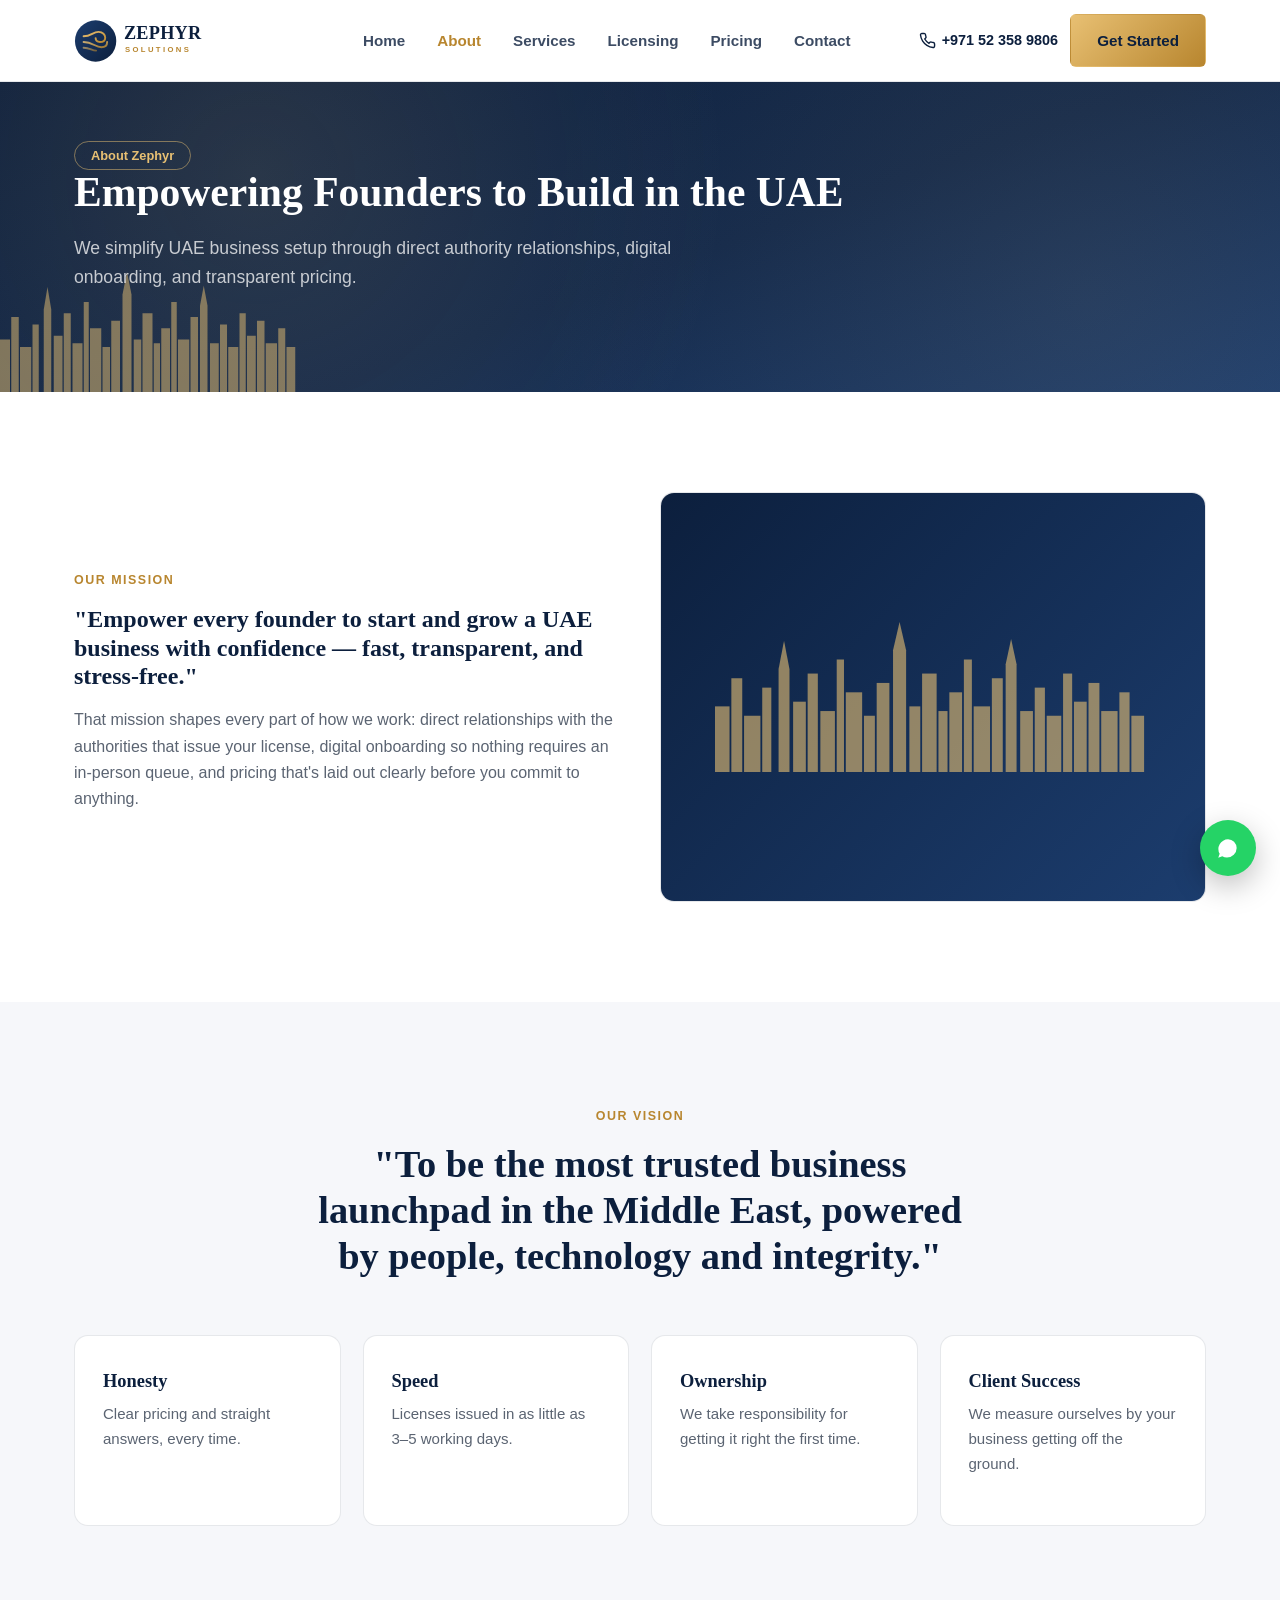
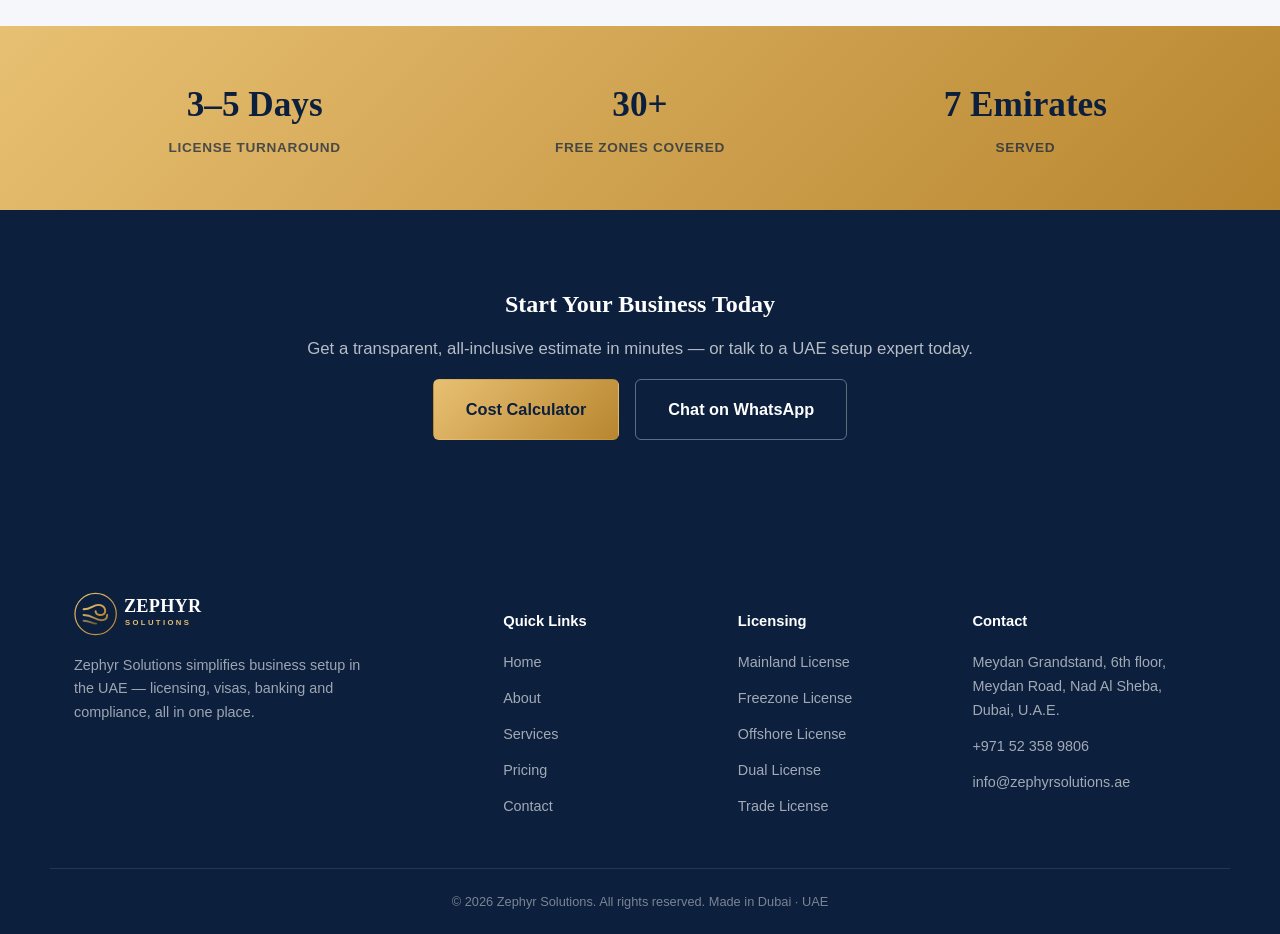
==== about.html @ b90a2574 "Initial Zephyr Solutions site" ====
<!DOCTYPE html>
<html lang="en">
<head>
<meta charset="UTF-8">
<meta name="viewport" content="width=device-width, initial-scale=1.0">
<title>About Us | Zephyr Solutions</title>
<meta name="description" content="Zephyr Solutions empowers every founder to start and grow a UAE business with confidence — fast, transparent, and stress-free.">
<link rel="icon" type="image/svg+xml" href="assets/img/icon-mark.svg">
<link rel="stylesheet" href="css/style.css">
</head>
<body>

<header class="site-header" id="header">
  <div class="container header-inner">
    <a href="index.html" class="brand"><img src="assets/img/logo-horizontal.svg" alt="Zephyr Solutions" class="brand-logo"></a>
    <nav class="main-nav" id="mainNav">
      <a href="index.html">Home</a>
      <a href="about.html" class="active">About</a>
      <a href="services.html">Services</a>
      <a href="licensing.html">Licensing</a>
      <a href="pricing.html">Pricing</a>
      <a href="contact.html">Contact</a>
    </nav>
    <div class="header-actions">
      <a href="tel:+971523589806" class="header-call">
        <svg viewBox="0 0 24 24" fill="none" stroke="currentColor" stroke-width="2"><path d="M22 16.92v3a2 2 0 0 1-2.18 2 19.79 19.79 0 0 1-8.63-3.07 19.5 19.5 0 0 1-6-6 19.79 19.79 0 0 1-3.07-8.67A2 2 0 0 1 4.11 2h3a2 2 0 0 1 2 1.72c.127.96.361 1.903.7 2.81a2 2 0 0 1-.45 2.11L8.09 9.91a16 16 0 0 0 6 6l1.27-1.27a2 2 0 0 1 2.11-.45c.907.339 1.85.573 2.81.7A2 2 0 0 1 22 16.92z"/></svg>
        <span>+971 52 358 9806</span>
      </a>
      <a href="contact.html" class="btn btn-gold">Get Started</a>
      <button class="nav-toggle" id="navToggle" aria-label="Toggle menu" aria-expanded="false"><span></span><span></span><span></span></button>
    </div>
  </div>
</header>

<main>
  <section class="page-hero compact">
    <img src="assets/img/skyline.svg" class="skyline" alt="">
    <div class="container hero-inner">
      <span class="pill">About Zephyr</span>
      <h1>Empowering Founders to Build in the UAE</h1>
      <p class="hero-sub">We simplify UAE business setup through direct authority relationships, digital onboarding, and transparent pricing.</p>
    </div>
  </section>

  <section class="section">
    <div class="container grid-2">
      <div class="reveal">
        <span class="eyebrow">Our Mission</span>
        <h2>"Empower every founder to start and grow a UAE business with confidence — fast, transparent, and stress-free."</h2>
        <p>That mission shapes every part of how we work: direct relationships with the authorities that issue your license, digital onboarding so nothing requires an in-person queue, and pricing that's laid out clearly before you commit to anything.</p>
      </div>
      <div class="reveal">
        <div class="card" style="padding:0; overflow:hidden;">
          <div style="aspect-ratio:4/3; background:linear-gradient(135deg, var(--navy), var(--navy-light)); display:flex; align-items:center; justify-content:center;">
            <img src="assets/img/skyline.svg" alt="" style="width:80%; opacity:0.6;">
          </div>
        </div>
      </div>
    </div>
  </section>

  <section class="section section--tint">
    <div class="container">
      <div class="section-head">
        <span class="eyebrow">Our Vision</span>
        <h2>"To be the most trusted business launchpad in the Middle East, powered by people, technology and integrity."</h2>
      </div>
      <div class="grid-4">
        <div class="card reveal"><h3>Honesty</h3><p>Clear pricing and straight answers, every time.</p></div>
        <div class="card reveal"><h3>Speed</h3><p>Licenses issued in as little as 3–5 working days.</p></div>
        <div class="card reveal"><h3>Ownership</h3><p>We take responsibility for getting it right the first time.</p></div>
        <div class="card reveal"><h3>Client Success</h3><p>We measure ourselves by your business getting off the ground.</p></div>
      </div>
    </div>
  </section>

  <section class="stats-banner">
    <div class="container stats-grid">
      <div><strong>3–5 Days</strong><span>License Turnaround</span></div>
      <div><strong>30+</strong><span>Free Zones Covered</span></div>
      <div><strong>7 Emirates</strong><span>Served</span></div>
    </div>
  </section>

  <section class="cta-banner">
    <div class="container reveal">
      <h2>Start Your Business Today</h2>
      <p>Get a transparent, all-inclusive estimate in minutes — or talk to a UAE setup expert today.</p>
      <div class="hero-cta">
        <a href="pricing.html" class="btn btn-gold btn-lg">Cost Calculator</a>
        <a href="https://wa.me/971523589806" target="_blank" rel="noopener" class="btn btn-outline-light btn-lg">Chat on WhatsApp</a>
      </div>
    </div>
  </section>
</main>

<footer class="site-footer">
  <div class="container footer-grid">
    <div class="footer-brand">
      <img src="assets/img/logo-horizontal-light.svg" alt="Zephyr Solutions" class="brand-logo">
      <p>Zephyr Solutions simplifies business setup in the UAE — licensing, visas, banking and compliance, all in one place.</p>
    </div>
    <div class="footer-links">
      <h4>Quick Links</h4>
      <a href="index.html">Home</a>
      <a href="about.html">About</a>
      <a href="services.html">Services</a>
      <a href="pricing.html">Pricing</a>
      <a href="contact.html">Contact</a>
    </div>
    <div class="footer-licensing">
      <h4>Licensing</h4>
      <a href="licensing.html">Mainland License</a>
      <a href="licensing.html">Freezone License</a>
      <a href="licensing.html">Offshore License</a>
      <a href="licensing.html">Dual License</a>
      <a href="licensing.html">Trade License</a>
    </div>
    <div class="footer-contact">
      <h4>Contact</h4>
      <span>Meydan Grandstand, 6th floor, Meydan Road, Nad Al Sheba, Dubai, U.A.E.</span>
      <a href="tel:+971523589806">+971 52 358 9806</a>
      <a href="mailto:info@zephyrsolutions.ae">info@zephyrsolutions.ae</a>
    </div>
  </div>
  <div class="container footer-bottom">
    <span>&copy; <span id="year"></span> Zephyr Solutions. All rights reserved. Made in Dubai · UAE</span>
  </div>
</footer>

<a href="https://wa.me/971523589806" target="_blank" rel="noopener" class="whatsapp-fab" aria-label="Chat on WhatsApp">
  <svg width="26" height="26" viewBox="0 0 24 24" fill="currentColor"><path d="M17.6 6.32A8.86 8.86 0 0 0 12.05 4a8.94 8.94 0 0 0-7.75 13.4L3 21l3.72-1.28a8.9 8.9 0 0 0 4.32 1.1h.01A8.94 8.94 0 0 0 20 12.02a8.86 8.86 0 0 0-2.4-5.7Z"/></svg>
</a>

<script src="js/main.js"></script>
</body>
</html>
---- css/style.css ----
/* ===================== VARIABLES ===================== */
:root {
  --navy: #0c1f3d;
  --navy-2: #13294b;
  --navy-light: #1c3d6e;
  --white: #ffffff;
  --off-white: #f6f7fa;
  --grey: #5b6472;
  --grey-light: #8a92a0;
  --gold: #b8862f;
  --gold-light: #e8c073;
  --gold-grad: linear-gradient(135deg, var(--gold-light), var(--gold));
  --border: rgba(12,31,61,0.1);
  --radius: 14px;
  --radius-sm: 8px;
  --shadow: 0 20px 50px rgba(12,31,61,0.12);
  --container: 1180px;
  --font-head: Georgia, 'Times New Roman', serif;
  --font-body: 'Segoe UI', Arial, sans-serif;
}

* { box-sizing: border-box; }
html { scroll-behavior: smooth; }
body {
  margin: 0;
  background: var(--white);
  color: var(--navy);
  font-family: var(--font-body);
  line-height: 1.65;
  -webkit-font-smoothing: antialiased;
}
img { max-width: 100%; display: block; }
a { text-decoration: none; color: inherit; }
ul { list-style: none; margin: 0; padding: 0; }
h1, h2, h3 { font-family: var(--font-head); font-weight: 700; line-height: 1.2; margin: 0 0 16px; color: var(--navy); }
p { margin: 0 0 16px; color: var(--grey); }

.container { max-width: var(--container); margin: 0 auto; padding: 0 24px; }

/* ===================== BUTTONS ===================== */
.btn {
  display: inline-flex; align-items: center; gap: 8px; justify-content: center;
  padding: 13px 26px; border-radius: 6px; font-weight: 700; font-size: 0.95rem;
  border: 1px solid transparent; cursor: pointer;
  transition: transform 0.2s ease, box-shadow 0.2s ease, background 0.2s ease, color 0.2s ease;
  white-space: nowrap;
}
.btn-primary { background: var(--navy); color: var(--white); }
.btn-primary:hover { background: var(--navy-light); transform: translateY(-2px); box-shadow: 0 10px 24px rgba(12,31,61,0.3); }
.btn-gold { background: var(--gold-grad); color: var(--navy); }
.btn-gold:hover { transform: translateY(-2px); box-shadow: 0 10px 24px rgba(184,134,47,0.35); }
.btn-outline { background: transparent; color: var(--navy); border-color: rgba(12,31,61,0.25); }
.btn-outline:hover { border-color: var(--navy); transform: translateY(-2px); }
.btn-outline-light { background: transparent; color: var(--white); border-color: rgba(255,255,255,0.35); }
.btn-outline-light:hover { border-color: var(--gold-light); color: var(--gold-light); }
.btn-lg { padding: 16px 32px; font-size: 1.02rem; }
.btn-block { width: 100%; }

/* ===================== HEADER ===================== */
.site-header {
  position: sticky; top: 0; z-index: 100;
  background: rgba(255,255,255,0.96);
  backdrop-filter: blur(10px);
  border-bottom: 1px solid var(--border);
}
.header-inner { display: flex; align-items: center; justify-content: space-between; padding: 14px 24px; gap: 20px; }
.brand-logo { height: 48px; width: auto; }
.main-nav { display: flex; gap: 28px; flex: 1; justify-content: center; }
.main-nav a { color: var(--navy); font-weight: 600; font-size: 0.95rem; opacity: 0.8; padding: 6px 2px; }
.main-nav a:hover, .main-nav a.active { opacity: 1; color: var(--gold); }
.header-actions { display: flex; align-items: center; gap: 12px; }
.header-call { color: var(--navy); font-weight: 700; font-size: 0.9rem; display: flex; align-items: center; gap: 6px; }
.header-call svg { width: 17px; height: 17px; }

.nav-toggle {
  display: none; flex-direction: column; justify-content: center; gap: 5px;
  width: 40px; height: 40px; background: transparent; border: 1px solid rgba(12,31,61,0.2);
  border-radius: 8px; cursor: pointer;
}
.nav-toggle span { display: block; width: 18px; height: 2px; margin: 0 auto; background: var(--navy); transition: transform 0.25s ease, opacity 0.25s ease; }
.nav-toggle.open span:nth-child(1) { transform: translateY(7px) rotate(45deg); }
.nav-toggle.open span:nth-child(2) { opacity: 0; }
.nav-toggle.open span:nth-child(3) { transform: translateY(-7px) rotate(-45deg); }

/* ===================== HERO ===================== */
.page-hero {
  position: relative;
  background: linear-gradient(160deg, var(--navy) 0%, var(--navy-2) 55%, var(--navy-light) 100%);
  color: var(--white);
  overflow: hidden;
  padding: 90px 0 100px;
}
.page-hero::before {
  content: "";
  position: absolute; inset: 0;
  background-image: radial-gradient(circle at 20% 30%, rgba(232,192,115,0.12), transparent 45%),
                     radial-gradient(circle at 85% 70%, rgba(232,192,115,0.08), transparent 50%);
}
.skyline { position: absolute; bottom: 0; left: 0; right: 0; height: 120px; opacity: 0.5; z-index: 1; }
.hero-inner { position: relative; z-index: 2; }
.hero-badges { display: flex; gap: 10px; flex-wrap: wrap; margin-bottom: 24px; }
.pill { border: 1px solid rgba(232,192,115,0.5); color: var(--gold-light); padding: 6px 16px; border-radius: 999px; font-size: 0.8rem; font-weight: 700; }
.page-hero h1 { color: var(--white); font-size: clamp(2.2rem, 4.5vw, 3.4rem); max-width: 780px; }
.accent-text { background: var(--gold-grad); -webkit-background-clip: text; background-clip: text; color: transparent; }
.hero-sub { color: rgba(255,255,255,0.75); font-size: 1.1rem; max-width: 640px; margin-bottom: 30px; }
.hero-cta { display: flex; gap: 16px; flex-wrap: wrap; }
.hero-stats { display: flex; gap: 40px; margin-top: 50px; flex-wrap: wrap; }
.hero-stat strong { display: block; font-family: var(--font-head); font-size: 2rem; color: var(--gold-light); }
.hero-stat span { color: rgba(255,255,255,0.65); font-size: 0.85rem; text-transform: uppercase; letter-spacing: 0.05em; }
.page-hero.compact { padding: 60px 0 70px; }
.page-hero.compact h1 { font-size: clamp(1.9rem, 3.6vw, 2.6rem); }

/* ===================== PARTNER STRIP ===================== */
.partner-strip { background: var(--off-white); padding: 40px 0; border-bottom: 1px solid var(--border); }
.partner-strip .strip-label { text-align: center; color: var(--grey-light); font-size: 0.78rem; font-weight: 700; letter-spacing: 0.1em; text-transform: uppercase; margin-bottom: 22px; }
.partner-grid { display: flex; flex-wrap: wrap; justify-content: center; gap: 14px; }
.partner-badge {
  border: 1px solid var(--border); border-radius: 999px; padding: 9px 18px;
  font-size: 0.78rem; font-weight: 700; color: var(--navy); background: var(--white);
}

/* ===================== SECTIONS ===================== */
.section { padding: 100px 0; }
.section--tint { background: var(--off-white); }
.section--navy { background: var(--navy); color: var(--white); }
.section--navy p { color: rgba(255,255,255,0.7); }
.section--navy h2 { color: var(--white); }
.section-head { max-width: 680px; margin: 0 auto 56px; text-align: center; }
.eyebrow { display: inline-block; color: var(--gold); font-weight: 800; letter-spacing: 0.12em; text-transform: uppercase; font-size: 0.78rem; margin-bottom: 14px; }
.section--navy .eyebrow { color: var(--gold-light); }
.section-head h2 { font-size: clamp(1.8rem, 3.3vw, 2.4rem); }

/* ===================== CARDS / GRIDS ===================== */
.grid-3 { display: grid; grid-template-columns: repeat(3, 1fr); gap: 26px; }
.grid-2 { display: grid; grid-template-columns: 1fr 1fr; gap: 40px; align-items: center; }
.grid-4 { display: grid; grid-template-columns: repeat(4, 1fr); gap: 22px; }

.card {
  background: var(--white); border: 1px solid var(--border); border-radius: var(--radius);
  padding: 34px 28px; transition: transform 0.25s ease, box-shadow 0.25s ease;
}
.card:hover { transform: translateY(-6px); box-shadow: var(--shadow); }
.card-icon {
  width: 52px; height: 52px; border-radius: 12px;
  background: linear-gradient(135deg, #fbf1de, #f0dcb0);
  display: flex; align-items: center; justify-content: center; margin-bottom: 18px;
}
.card-icon svg { width: 24px; height: 24px; color: var(--gold); }
.card h3 { font-size: 1.15rem; margin-bottom: 10px; }
.card p { font-size: 0.94rem; margin-bottom: 14px; }
.card ul { display: flex; flex-direction: column; gap: 8px; }
.card ul li { font-size: 0.87rem; color: var(--navy); display: flex; gap: 8px; align-items: flex-start; }
.card ul li::before { content: "✓"; color: var(--gold); font-weight: 700; flex-shrink: 0; }

/* ===================== PROCESS STEPS ===================== */
.steps { display: grid; grid-template-columns: repeat(4, 1fr); gap: 24px; counter-reset: step; }
.step { text-align: center; position: relative; }
.step-num {
  width: 56px; height: 56px; border-radius: 50%; background: var(--gold-grad); color: var(--navy);
  font-family: var(--font-head); font-weight: 700; font-size: 1.3rem;
  display: flex; align-items: center; justify-content: center; margin: 0 auto 18px;
}
.step h3 { font-size: 1.05rem; margin-bottom: 8px; }
.step p { font-size: 0.88rem; }

/* ===================== LICENSING COMPARISON ===================== */
.compare-table { width: 100%; border-collapse: collapse; background: var(--white); border-radius: var(--radius); overflow: hidden; box-shadow: var(--shadow); }
.compare-table th, .compare-table td { padding: 16px 20px; text-align: left; border-bottom: 1px solid var(--border); font-size: 0.92rem; }
.compare-table th { background: var(--navy); color: var(--white); font-family: var(--font-head); font-weight: 700; }
.compare-table td:first-child { font-weight: 700; color: var(--navy); }
.compare-table tr:last-child td { border-bottom: none; }
.compare-table td:not(:first-child) { text-align: center; }

/* ===================== PRICING ===================== */
.pricing-grid { display: grid; grid-template-columns: repeat(4, 1fr); gap: 22px; }
.price-card { background: var(--white); border: 1px solid var(--border); border-radius: var(--radius); padding: 32px 24px; position: relative; display: flex; flex-direction: column; }
.price-card--featured { border-color: var(--gold); box-shadow: var(--shadow); transform: scale(1.02); }
.price-tag { position: absolute; top: -14px; left: 24px; background: var(--gold-grad); color: var(--navy); font-size: 0.72rem; font-weight: 800; padding: 5px 14px; border-radius: 999px; }
.price-card h3 { font-size: 1.05rem; margin-bottom: 6px; }
.price { font-family: var(--font-head); font-size: 1.9rem; font-weight: 700; color: var(--navy); margin-bottom: 4px; }
.price span { display: block; font-size: 0.72rem; font-weight: 600; color: var(--grey-light); text-transform: uppercase; letter-spacing: 0.05em; }
.price-range { font-size: 0.78rem; color: var(--grey); margin-bottom: 20px; }
.price-card ul { margin-bottom: 24px; flex: 1; display: flex; flex-direction: column; gap: 9px; }
.price-card li { font-size: 0.86rem; color: var(--navy); display: flex; gap: 8px; }
.price-card li::before { content: "✓"; color: var(--gold); font-weight: 700; flex-shrink: 0; }
.pricing-note { text-align: center; font-size: 0.82rem; color: var(--grey-light); margin-top: 30px; }

/* ===================== STATS BANNER ===================== */
.stats-banner { background: var(--gold-grad); padding: 50px 0; }
.stats-grid { display: grid; grid-template-columns: repeat(3, 1fr); gap: 24px; text-align: center; }
.stats-grid strong { display: block; font-family: var(--font-head); font-size: 2.2rem; color: var(--navy); }
.stats-grid span { color: rgba(12,31,61,0.7); font-weight: 600; font-size: 0.85rem; text-transform: uppercase; letter-spacing: 0.05em; }

/* ===================== CTA BANNER ===================== */
.cta-banner { background: var(--navy); padding: 80px 0; text-align: center; color: var(--white); }
.cta-banner h2 { color: var(--white); }
.cta-banner p { color: rgba(255,255,255,0.7); font-size: 1.05rem; }
.cta-banner .hero-cta { justify-content: center; }

/* ===================== CONTACT ===================== */
.contact-grid { display: grid; grid-template-columns: 1fr 1fr; gap: 50px; }
.contact-list { margin: 26px 0; display: flex; flex-direction: column; gap: 16px; }
.contact-list li { display: flex; align-items: flex-start; gap: 14px; }
.contact-list svg { width: 22px; height: 22px; color: var(--gold); flex-shrink: 0; margin-top: 2px; }
.contact-list a, .contact-list strong { font-weight: 700; }
.map-embed { border-radius: var(--radius); overflow: hidden; border: 1px solid var(--border); }

.contact-form { background: var(--white); border: 1px solid var(--border); border-radius: var(--radius); padding: 34px; box-shadow: var(--shadow); }
.form-row { margin-bottom: 18px; }
.form-row label { display: block; font-weight: 700; font-size: 0.88rem; margin-bottom: 7px; }
.form-row input, .form-row select, .form-row textarea {
  width: 100%; padding: 12px 14px; border-radius: var(--radius-sm); border: 1px solid rgba(12,31,61,0.15);
  font-family: inherit; font-size: 0.95rem; background: var(--off-white); resize: vertical;
}
.form-row input:focus, .form-row select:focus, .form-row textarea:focus {
  outline: none; border-color: var(--gold); box-shadow: 0 0 0 3px rgba(184,134,47,0.15);
}
.form-note { font-size: 0.8rem; color: var(--grey-light); text-align: center; margin: 14px 0 0; }

/* ===================== FOOTER ===================== */
.site-footer { background: var(--navy); color: var(--white); padding-top: 70px; }
.footer-grid { display: grid; grid-template-columns: 2fr 1fr 1fr 1.2fr; gap: 40px; padding-bottom: 50px; border-bottom: 1px solid rgba(255,255,255,0.1); }
.footer-brand p { color: rgba(255,255,255,0.6); max-width: 300px; margin-top: 16px; font-size: 0.9rem; }
.footer-links, .footer-licensing, .footer-contact { display: flex; flex-direction: column; gap: 12px; }
.footer-links h4, .footer-licensing h4, .footer-contact h4 { color: var(--white); font-size: 0.92rem; margin-bottom: 6px; }
.footer-links a, .footer-licensing a, .footer-contact a, .footer-contact span { color: rgba(255,255,255,0.62); font-size: 0.9rem; }
.footer-links a:hover, .footer-licensing a:hover, .footer-contact a:hover { color: var(--gold-light); }
.footer-bottom { padding: 22px 24px; font-size: 0.8rem; color: rgba(255,255,255,0.45); text-align: center; }

/* ===================== WHATSAPP FAB ===================== */
.whatsapp-fab {
  position: fixed; bottom: 24px; right: 24px; width: 56px; height: 56px; border-radius: 50%;
  background: #25D366; color: #fff; display: flex; align-items: center; justify-content: center;
  box-shadow: 0 10px 30px rgba(0,0,0,0.25); z-index: 90; transition: transform 0.2s ease;
}
.whatsapp-fab:hover { transform: scale(1.08); }

/* ===================== SCROLL REVEAL ===================== */
.reveal { opacity: 0; transform: translateY(24px); transition: opacity 0.7s ease, transform 0.7s ease; }
.reveal.in-view { opacity: 1; transform: translateY(0); }

/* ===================== RESPONSIVE ===================== */
@media (max-width: 980px) {
  .grid-3, .grid-4, .pricing-grid { grid-template-columns: repeat(2, 1fr); }
  .steps { grid-template-columns: repeat(2, 1fr); }
  .price-card--featured { transform: none; }
  .grid-2, .contact-grid { grid-template-columns: 1fr; }
  .footer-grid { grid-template-columns: 1fr 1fr; }
  .stats-grid { grid-template-columns: repeat(3, 1fr); }
}

@media (max-width: 760px) {
  .main-nav { display: none; }
  .nav-toggle { display: flex; }
  .header-call span { display: none; }
  .grid-3, .grid-4, .pricing-grid, .steps { grid-template-columns: 1fr; }
  .footer-grid { grid-template-columns: 1fr; }
  .stats-grid { grid-template-columns: 1fr; gap: 30px; }
  .section { padding: 70px 0; }
  .compare-table { font-size: 0.8rem; }
  .compare-table th, .compare-table td { padding: 10px 8px; }

  .main-nav.open {
    display: flex; flex-direction: column; position: absolute; top: 100%; left: 0; right: 0;
    background: var(--white); padding: 20px 24px; gap: 18px; border-bottom: 1px solid var(--border);
    box-shadow: 0 20px 40px rgba(0,0,0,0.1);
  }
}
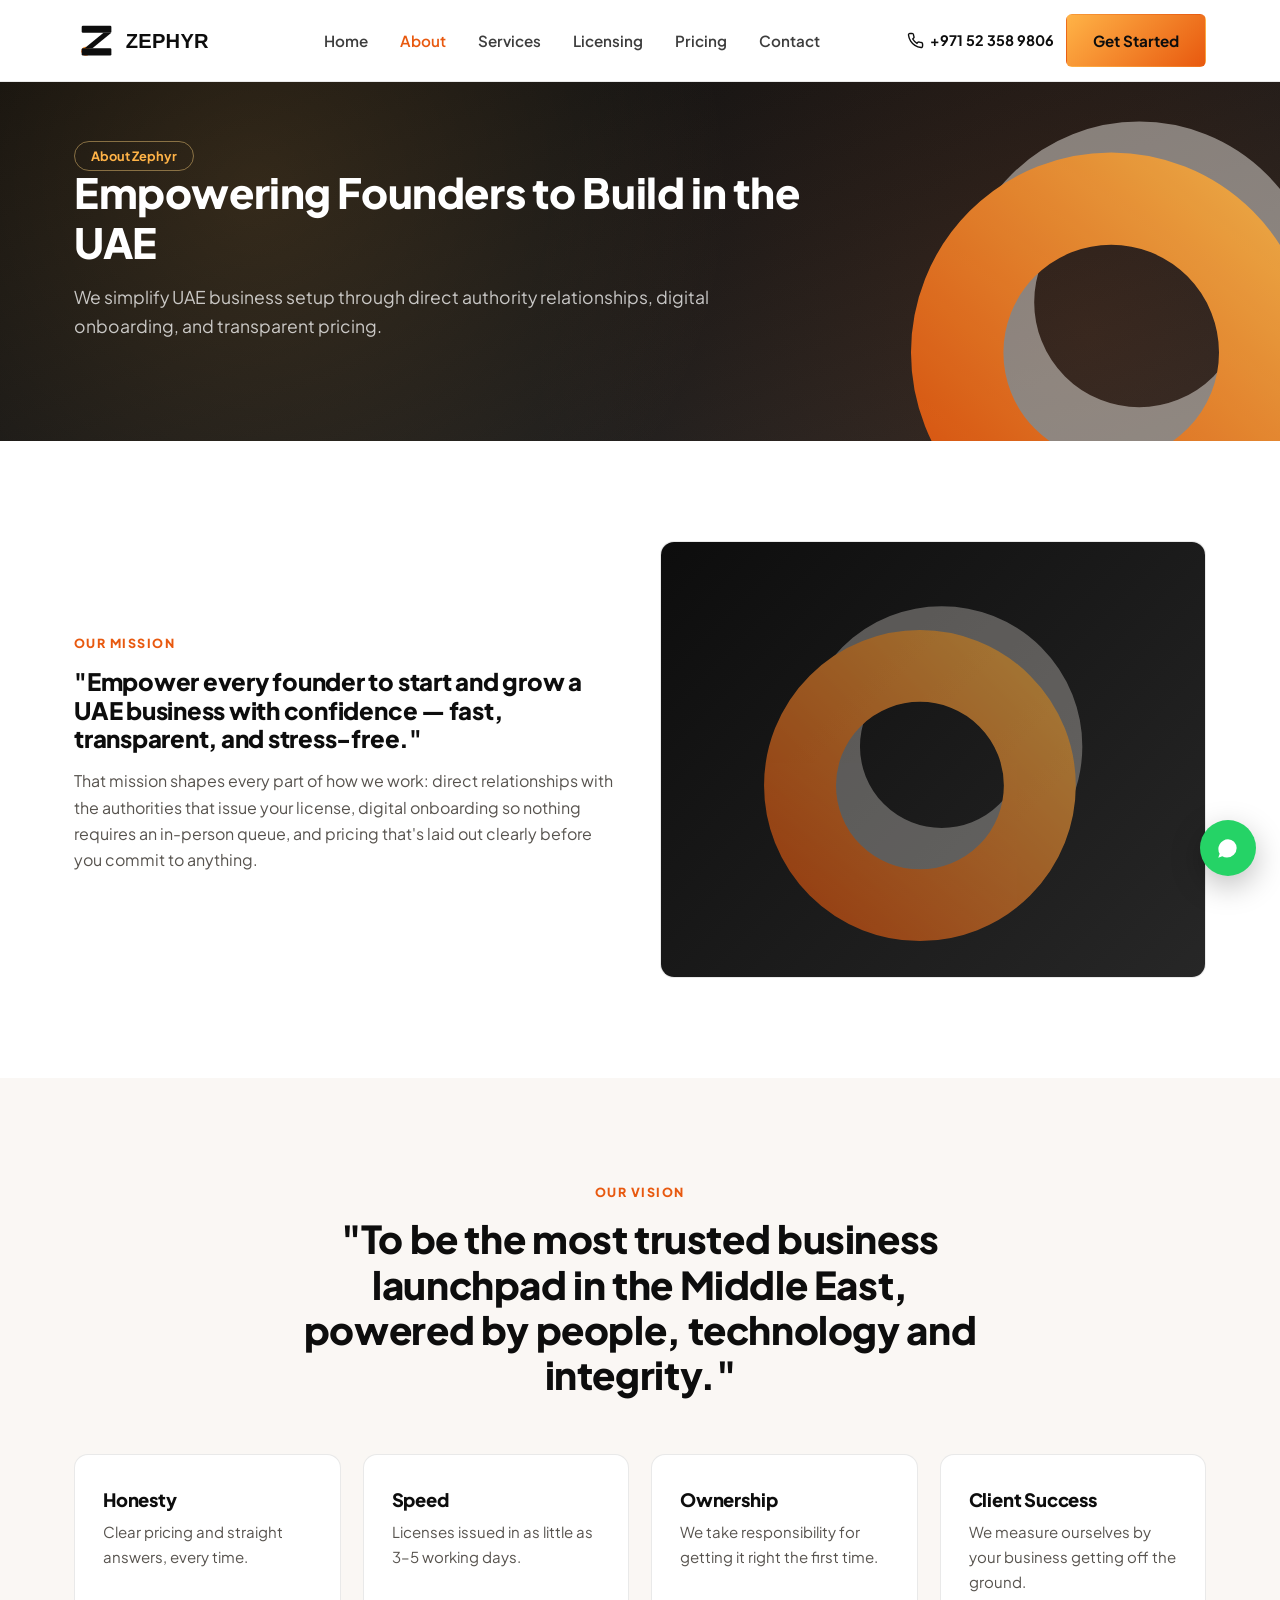
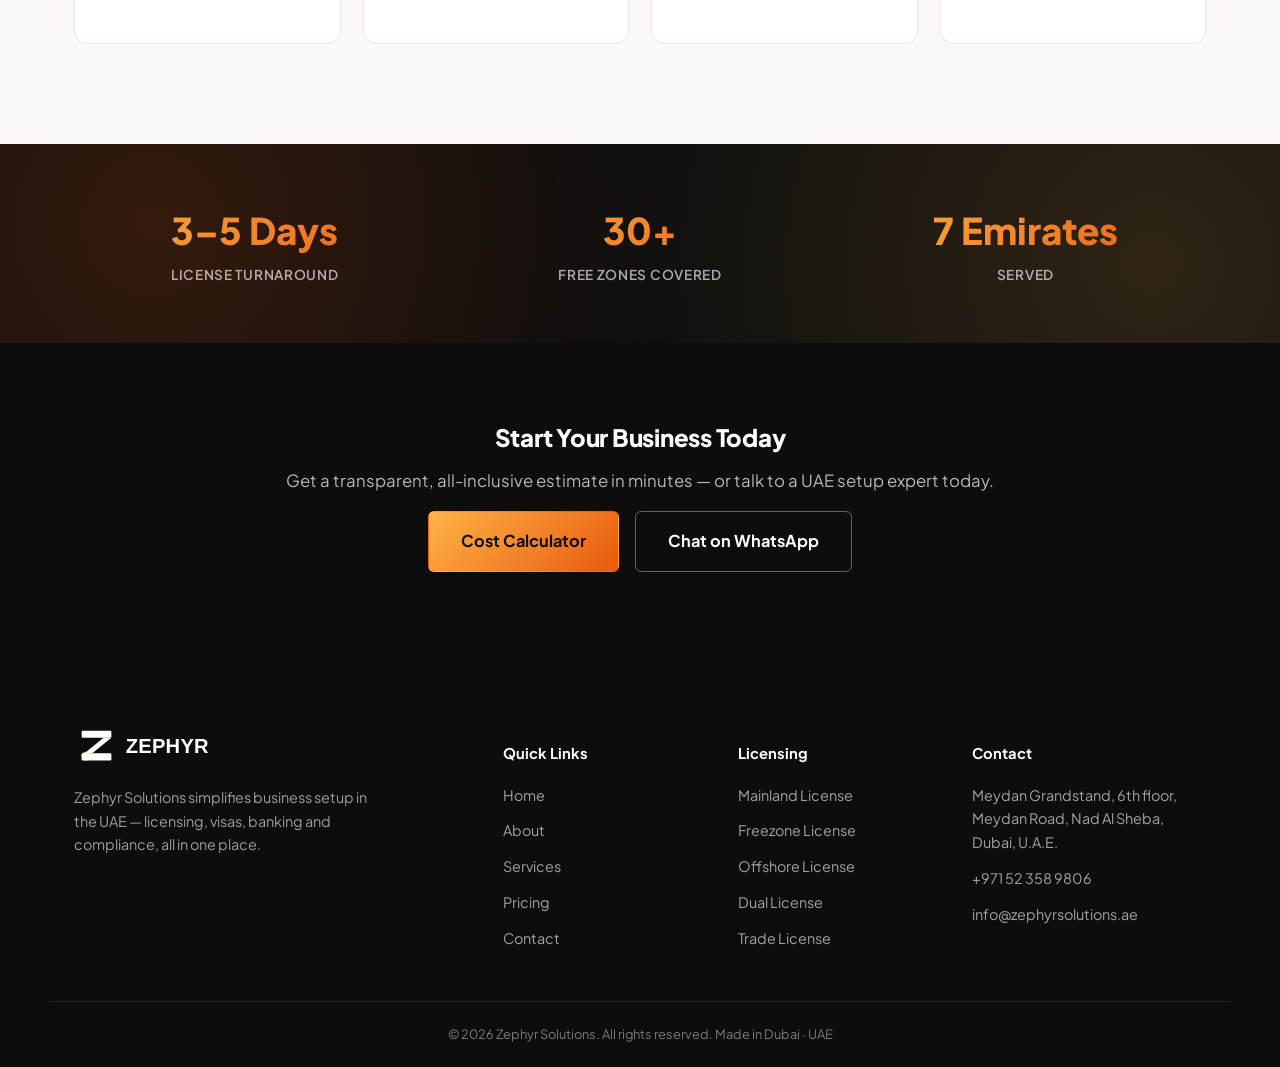
==== commit 91f4c0b2: "Rebrand to black/orange, luxury refresh" ====
--- a/about.html
+++ b/about.html
@@ -6,6 +6,9 @@
 <title>About Us | Zephyr Solutions</title>
 <meta name="description" content="Zephyr Solutions empowers every founder to start and grow a UAE business with confidence — fast, transparent, and stress-free.">
 <link rel="icon" type="image/svg+xml" href="assets/img/icon-mark.svg">
+<link rel="preconnect" href="https://fonts.googleapis.com">
+<link rel="preconnect" href="https://fonts.gstatic.com" crossorigin>
+<link href="https://fonts.googleapis.com/css2?family=Plus+Jakarta+Sans:wght@400;500;600;700;800&display=swap" rel="stylesheet">
 <link rel="stylesheet" href="css/style.css">
 </head>
 <body>
--- a/css/style.css
+++ b/css/style.css
@@ -1,22 +1,22 @@
 /* ===================== VARIABLES ===================== */
 :root {
-  --navy: #0c1f3d;
-  --navy-2: #13294b;
-  --navy-light: #1c3d6e;
+  --navy: #0d0d0d;
+  --navy-2: #1a1a1a;
+  --navy-light: #272727;
   --white: #ffffff;
-  --off-white: #f6f7fa;
-  --grey: #5b6472;
-  --grey-light: #8a92a0;
-  --gold: #b8862f;
-  --gold-light: #e8c073;
+  --off-white: #faf7f4;
+  --grey: #57534e;
+  --grey-light: #8c8680;
+  --gold: #e8590f;
+  --gold-light: #ffb347;
   --gold-grad: linear-gradient(135deg, var(--gold-light), var(--gold));
-  --border: rgba(12,31,61,0.1);
+  --border: rgba(13,13,13,0.09);
   --radius: 14px;
   --radius-sm: 8px;
-  --shadow: 0 20px 50px rgba(12,31,61,0.12);
+  --shadow: 0 20px 50px rgba(13,13,13,0.14);
   --container: 1180px;
-  --font-head: Georgia, 'Times New Roman', serif;
-  --font-body: 'Segoe UI', Arial, sans-serif;
+  --font-head: 'Plus Jakarta Sans', 'Segoe UI', Arial, sans-serif;
+  --font-body: 'Plus Jakarta Sans', 'Segoe UI', Arial, sans-serif;
 }
 
 * { box-sizing: border-box; }
@@ -32,7 +32,7 @@
 img { max-width: 100%; display: block; }
 a { text-decoration: none; color: inherit; }
 ul { list-style: none; margin: 0; padding: 0; }
-h1, h2, h3 { font-family: var(--font-head); font-weight: 700; line-height: 1.2; margin: 0 0 16px; color: var(--navy); }
+h1, h2, h3 { font-family: var(--font-head); font-weight: 800; letter-spacing: -0.01em; line-height: 1.18; margin: 0 0 16px; color: var(--navy); }
 p { margin: 0 0 16px; color: var(--grey); }
 
 .container { max-width: var(--container); margin: 0 auto; padding: 0 24px; }
@@ -93,10 +93,10 @@
 .page-hero::before {
   content: "";
   position: absolute; inset: 0;
-  background-image: radial-gradient(circle at 20% 30%, rgba(232,192,115,0.12), transparent 45%),
-                     radial-gradient(circle at 85% 70%, rgba(232,192,115,0.08), transparent 50%);
-}
-.skyline { position: absolute; bottom: 0; left: 0; right: 0; height: 120px; opacity: 0.5; z-index: 1; }
+  background-image: radial-gradient(circle at 20% 30%, rgba(255,179,71,0.14), transparent 45%),
+                     radial-gradient(circle at 85% 70%, rgba(232,89,15,0.12), transparent 50%);
+}
+.skyline { position: absolute; top: -12%; right: -10%; width: 560px; max-width: 60%; height: auto; opacity: 0.9; z-index: 1; pointer-events: none; }
 .hero-inner { position: relative; z-index: 2; }
 .hero-badges { display: flex; gap: 10px; flex-wrap: wrap; margin-bottom: 24px; }
 .pill { border: 1px solid rgba(232,192,115,0.5); color: var(--gold-light); padding: 6px 16px; border-radius: 999px; font-size: 0.8rem; font-weight: 700; }
@@ -142,7 +142,7 @@
 .card:hover { transform: translateY(-6px); box-shadow: var(--shadow); }
 .card-icon {
   width: 52px; height: 52px; border-radius: 12px;
-  background: linear-gradient(135deg, #fbf1de, #f0dcb0);
+  background: linear-gradient(135deg, #fff1e2, #ffdcb0);
   display: flex; align-items: center; justify-content: center; margin-bottom: 18px;
 }
 .card-icon svg { width: 24px; height: 24px; color: var(--gold); }
@@ -156,8 +156,9 @@
 .steps { display: grid; grid-template-columns: repeat(4, 1fr); gap: 24px; counter-reset: step; }
 .step { text-align: center; position: relative; }
 .step-num {
-  width: 56px; height: 56px; border-radius: 50%; background: var(--gold-grad); color: var(--navy);
-  font-family: var(--font-head); font-weight: 700; font-size: 1.3rem;
+  width: 56px; height: 56px; border-radius: 50%; background: var(--gold-grad); color: var(--white);
+  font-family: var(--font-head); font-weight: 800; font-size: 1.3rem;
+  box-shadow: 0 10px 24px rgba(232,89,15,0.35);
   display: flex; align-items: center; justify-content: center; margin: 0 auto 18px;
 }
 .step h3 { font-size: 1.05rem; margin-bottom: 8px; }
@@ -175,7 +176,7 @@
 .pricing-grid { display: grid; grid-template-columns: repeat(4, 1fr); gap: 22px; }
 .price-card { background: var(--white); border: 1px solid var(--border); border-radius: var(--radius); padding: 32px 24px; position: relative; display: flex; flex-direction: column; }
 .price-card--featured { border-color: var(--gold); box-shadow: var(--shadow); transform: scale(1.02); }
-.price-tag { position: absolute; top: -14px; left: 24px; background: var(--gold-grad); color: var(--navy); font-size: 0.72rem; font-weight: 800; padding: 5px 14px; border-radius: 999px; }
+.price-tag { position: absolute; top: -14px; left: 24px; background: var(--gold-grad); color: var(--white); font-size: 0.72rem; font-weight: 800; padding: 5px 14px; border-radius: 999px; box-shadow: 0 8px 18px rgba(232,89,15,0.3); }
 .price-card h3 { font-size: 1.05rem; margin-bottom: 6px; }
 .price { font-family: var(--font-head); font-size: 1.9rem; font-weight: 700; color: var(--navy); margin-bottom: 4px; }
 .price span { display: block; font-size: 0.72rem; font-weight: 600; color: var(--grey-light); text-transform: uppercase; letter-spacing: 0.05em; }
@@ -186,10 +187,15 @@
 .pricing-note { text-align: center; font-size: 0.82rem; color: var(--grey-light); margin-top: 30px; }
 
 /* ===================== STATS BANNER ===================== */
-.stats-banner { background: var(--gold-grad); padding: 50px 0; }
-.stats-grid { display: grid; grid-template-columns: repeat(3, 1fr); gap: 24px; text-align: center; }
-.stats-grid strong { display: block; font-family: var(--font-head); font-size: 2.2rem; color: var(--navy); }
-.stats-grid span { color: rgba(12,31,61,0.7); font-weight: 600; font-size: 0.85rem; text-transform: uppercase; letter-spacing: 0.05em; }
+.stats-banner { background: var(--navy); padding: 56px 0; position: relative; overflow: hidden; }
+.stats-banner::before {
+  content: ""; position: absolute; inset: 0;
+  background-image: radial-gradient(circle at 12% 40%, rgba(232,89,15,0.18), transparent 45%),
+                     radial-gradient(circle at 90% 60%, rgba(255,179,71,0.14), transparent 50%);
+}
+.stats-grid { position: relative; z-index: 1; display: grid; grid-template-columns: repeat(3, 1fr); gap: 24px; text-align: center; }
+.stats-grid strong { display: block; font-family: var(--font-head); font-weight: 800; font-size: 2.3rem; background: var(--gold-grad); -webkit-background-clip: text; background-clip: text; color: transparent; }
+.stats-grid span { color: rgba(255,255,255,0.65); font-weight: 600; font-size: 0.85rem; text-transform: uppercase; letter-spacing: 0.05em; }
 
 /* ===================== CTA BANNER ===================== */
 .cta-banner { background: var(--navy); padding: 80px 0; text-align: center; color: var(--white); }
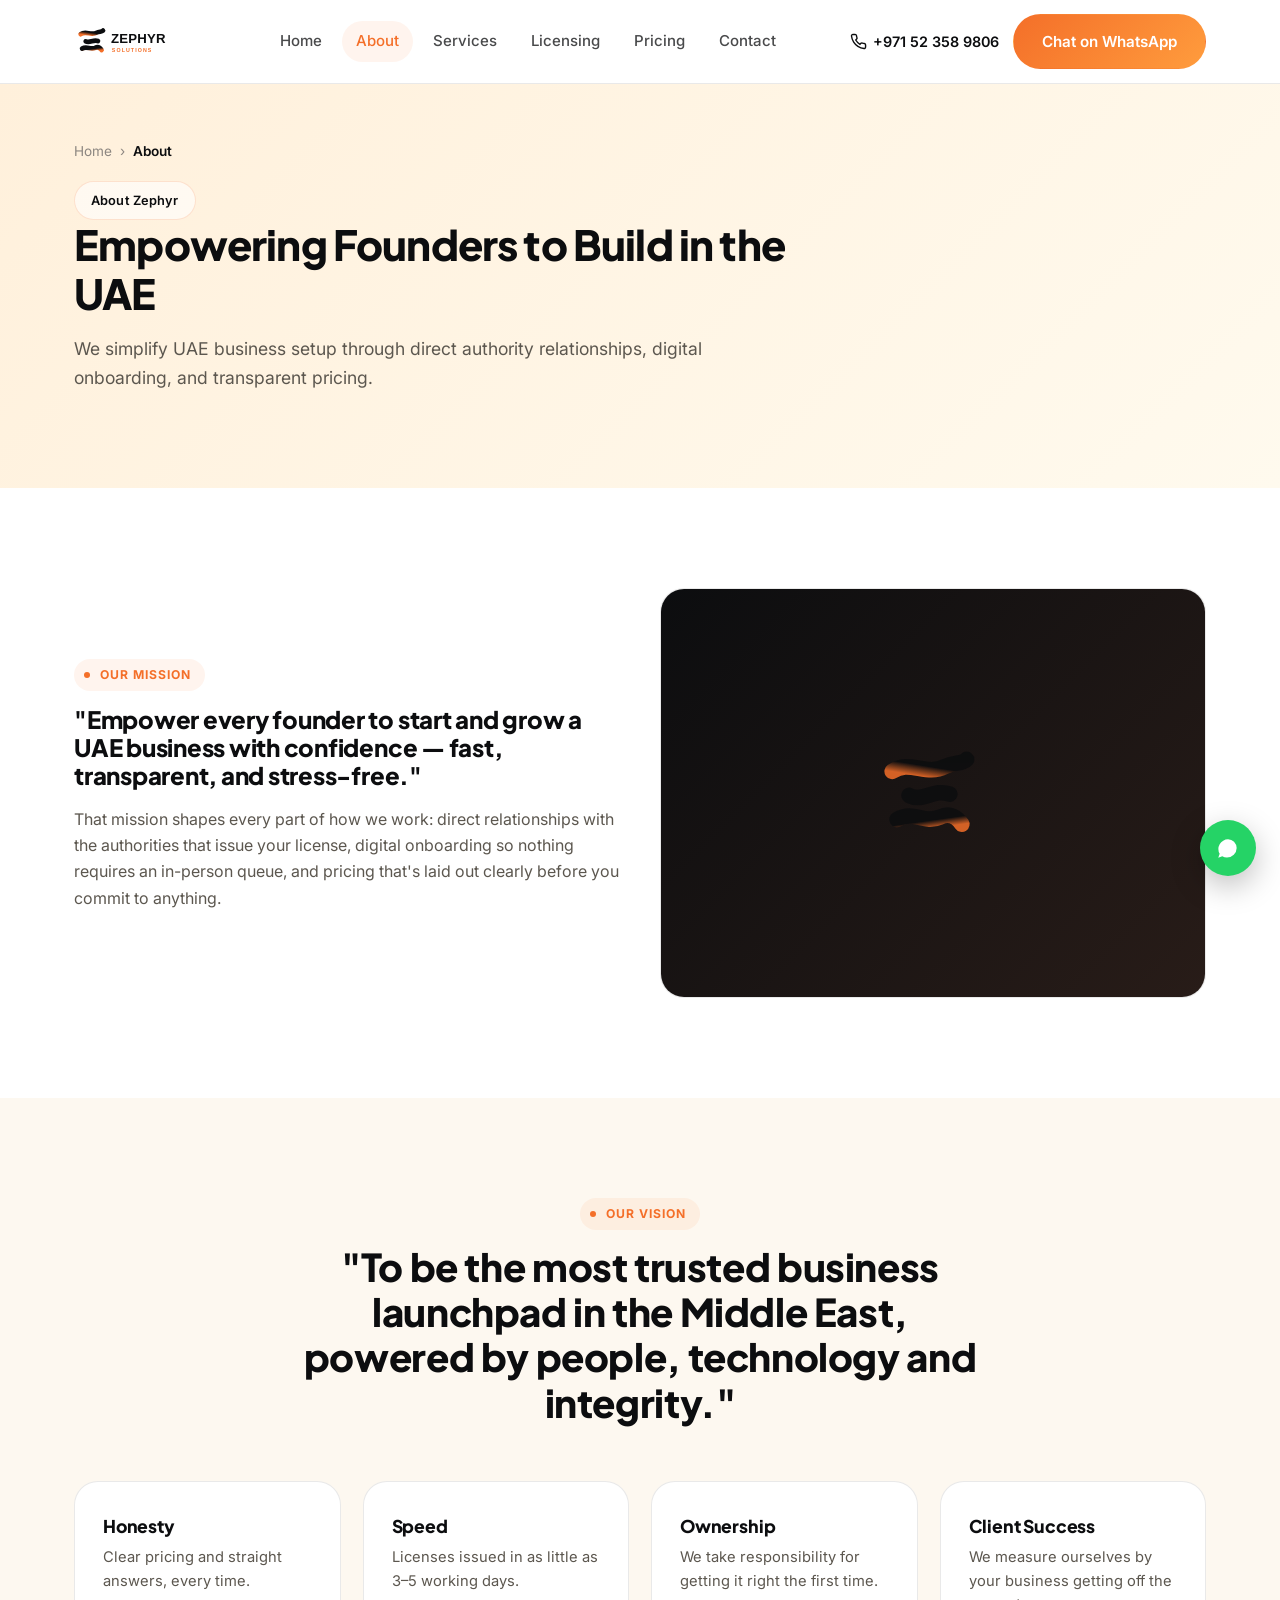
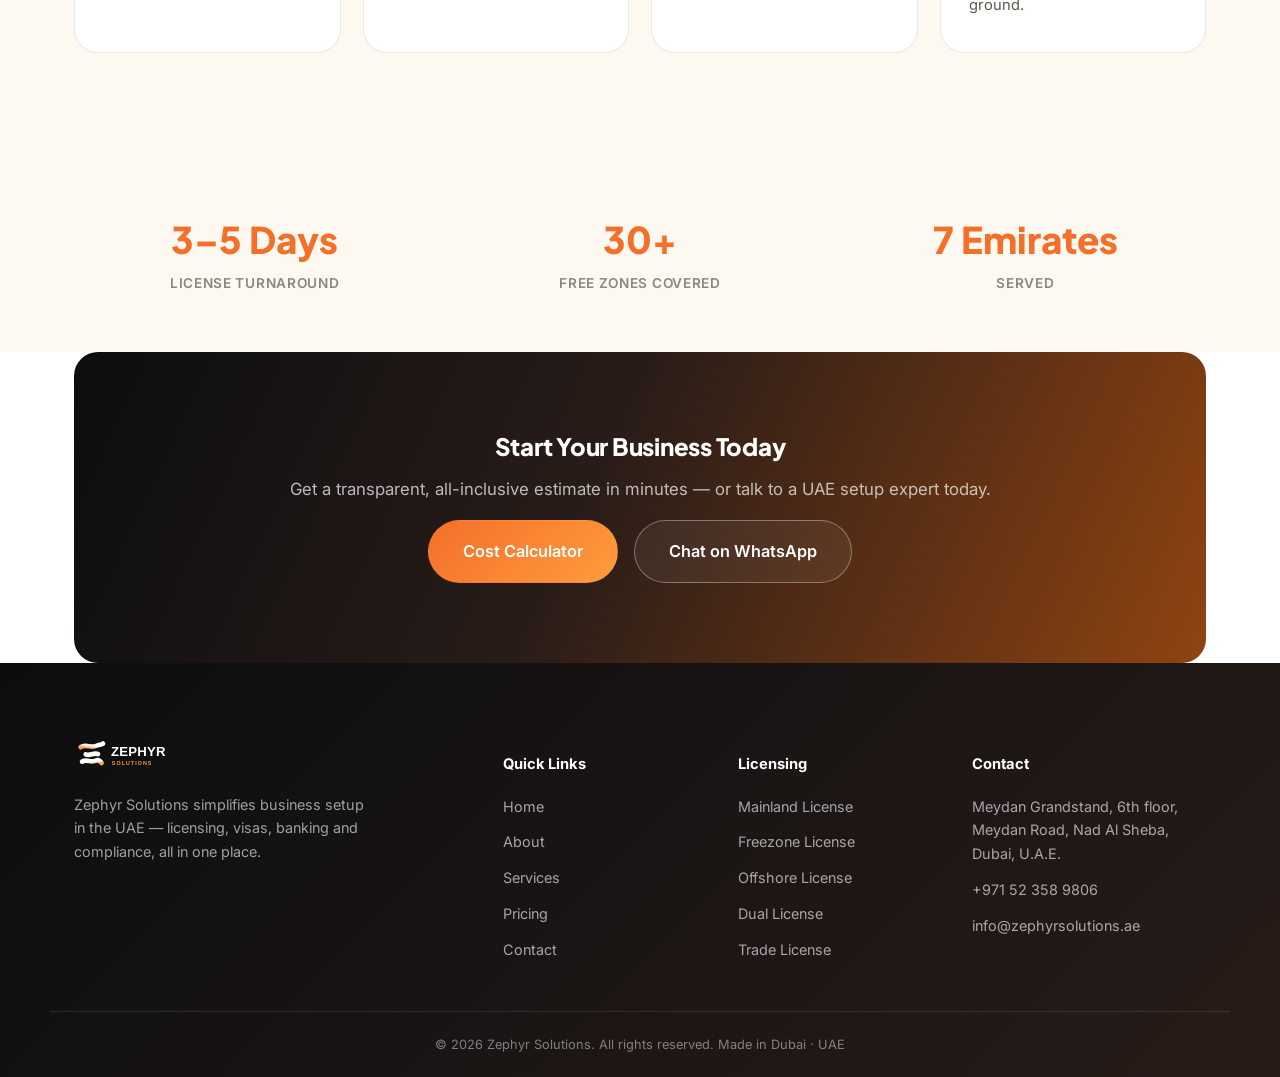
==== commit 91d2af96: "Rebuild theme to match real zephyrsolutions.ae — light/cream base, orange accents, sparing dark card" ====
--- a/about.html
+++ b/about.html
@@ -8,7 +8,7 @@
 <link rel="icon" type="image/svg+xml" href="assets/img/icon-mark.svg">
 <link rel="preconnect" href="https://fonts.googleapis.com">
 <link rel="preconnect" href="https://fonts.gstatic.com" crossorigin>
-<link href="https://fonts.googleapis.com/css2?family=Plus+Jakarta+Sans:wght@400;500;600;700;800&display=swap" rel="stylesheet">
+<link href="https://fonts.googleapis.com/css2?family=Plus+Jakarta+Sans:wght@700;800&family=Inter:wght@400;500;600;700&display=swap" rel="stylesheet">
 <link rel="stylesheet" href="css/style.css">
 </head>
 <body>
@@ -29,7 +29,7 @@
         <svg viewBox="0 0 24 24" fill="none" stroke="currentColor" stroke-width="2"><path d="M22 16.92v3a2 2 0 0 1-2.18 2 19.79 19.79 0 0 1-8.63-3.07 19.5 19.5 0 0 1-6-6 19.79 19.79 0 0 1-3.07-8.67A2 2 0 0 1 4.11 2h3a2 2 0 0 1 2 1.72c.127.96.361 1.903.7 2.81a2 2 0 0 1-.45 2.11L8.09 9.91a16 16 0 0 0 6 6l1.27-1.27a2 2 0 0 1 2.11-.45c.907.339 1.85.573 2.81.7A2 2 0 0 1 22 16.92z"/></svg>
         <span>+971 52 358 9806</span>
       </a>
-      <a href="contact.html" class="btn btn-gold">Get Started</a>
+      <a href="https://wa.me/971523589806" target="_blank" rel="noopener" class="btn btn-gold">Chat on WhatsApp</a>
       <button class="nav-toggle" id="navToggle" aria-label="Toggle menu" aria-expanded="false"><span></span><span></span><span></span></button>
     </div>
   </div>
@@ -37,8 +37,8 @@
 
 <main>
   <section class="page-hero compact">
-    <img src="assets/img/skyline.svg" class="skyline" alt="">
     <div class="container hero-inner">
+      <div class="breadcrumb"><a href="index.html">Home</a> <span>›</span> <span class="current">About</span></div>
       <span class="pill">About Zephyr</span>
       <h1>Empowering Founders to Build in the UAE</h1>
       <p class="hero-sub">We simplify UAE business setup through direct authority relationships, digital onboarding, and transparent pricing.</p>
@@ -54,8 +54,8 @@
       </div>
       <div class="reveal">
         <div class="card" style="padding:0; overflow:hidden;">
-          <div style="aspect-ratio:4/3; background:linear-gradient(135deg, var(--navy), var(--navy-light)); display:flex; align-items:center; justify-content:center;">
-            <img src="assets/img/skyline.svg" alt="" style="width:80%; opacity:0.6;">
+          <div style="aspect-ratio:4/3; background:var(--ink-grad); display:flex; align-items:center; justify-content:center;">
+            <img src="assets/img/icon-mark.svg" alt="" style="width:22%; opacity:0.85;">
           </div>
         </div>
       </div>
--- a/css/style.css
+++ b/css/style.css
@@ -1,22 +1,27 @@
 /* ===================== VARIABLES ===================== */
 :root {
-  --navy: #0d0d0d;
-  --navy-2: #1a1a1a;
-  --navy-light: #272727;
+  --navy: #0c0d0f;
+  --navy-2: #1a1512;
+  --navy-light: #281c18;
+  --ink-grad: linear-gradient(135deg, #0c0d0f 0%, #281c18 100%);
   --white: #ffffff;
-  --off-white: #faf7f4;
-  --grey: #57534e;
+  --off-white: #fdf8f0;
+  --cream: #fff0db;
+  --cream-2: #fffaee;
+  --hero-grad: linear-gradient(135deg, var(--cream) 0%, var(--cream-2) 100%);
+  --grey: #5c574f;
   --grey-light: #8c8680;
-  --gold: #e8590f;
-  --gold-light: #ffb347;
-  --gold-grad: linear-gradient(135deg, var(--gold-light), var(--gold));
-  --border: rgba(13,13,13,0.09);
-  --radius: 14px;
-  --radius-sm: 8px;
-  --shadow: 0 20px 50px rgba(13,13,13,0.14);
+  --gold: #f46f29;
+  --gold-light: #ff9c3d;
+  --gold-grad: linear-gradient(135deg, var(--gold), var(--gold-light));
+  --peach-tint: linear-gradient(135deg, #fff1e2, #ffdcb0);
+  --border: rgba(12,13,15,0.09);
+  --radius: 24px;
+  --radius-sm: 12px;
+  --shadow: 0 24px 60px rgba(20,12,4,0.14);
   --container: 1180px;
   --font-head: 'Plus Jakarta Sans', 'Segoe UI', Arial, sans-serif;
-  --font-body: 'Plus Jakarta Sans', 'Segoe UI', Arial, sans-serif;
+  --font-body: 'Inter', 'Segoe UI', Arial, sans-serif;
 }
 
 * { box-sizing: border-box; }
@@ -40,20 +45,21 @@
 /* ===================== BUTTONS ===================== */
 .btn {
   display: inline-flex; align-items: center; gap: 8px; justify-content: center;
-  padding: 13px 26px; border-radius: 6px; font-weight: 700; font-size: 0.95rem;
+  padding: 14px 28px; border-radius: 999px; font-weight: 600; font-size: 0.95rem;
+  font-family: var(--font-body);
   border: 1px solid transparent; cursor: pointer;
   transition: transform 0.2s ease, box-shadow 0.2s ease, background 0.2s ease, color 0.2s ease;
   white-space: nowrap;
 }
-.btn-primary { background: var(--navy); color: var(--white); }
-.btn-primary:hover { background: var(--navy-light); transform: translateY(-2px); box-shadow: 0 10px 24px rgba(12,31,61,0.3); }
-.btn-gold { background: var(--gold-grad); color: var(--navy); }
-.btn-gold:hover { transform: translateY(-2px); box-shadow: 0 10px 24px rgba(184,134,47,0.35); }
-.btn-outline { background: transparent; color: var(--navy); border-color: rgba(12,31,61,0.25); }
-.btn-outline:hover { border-color: var(--navy); transform: translateY(-2px); }
-.btn-outline-light { background: transparent; color: var(--white); border-color: rgba(255,255,255,0.35); }
-.btn-outline-light:hover { border-color: var(--gold-light); color: var(--gold-light); }
-.btn-lg { padding: 16px 32px; font-size: 1.02rem; }
+.btn-primary { background: var(--ink-grad); color: var(--white); }
+.btn-primary:hover { transform: translateY(-2px) scale(1.02); box-shadow: 0 14px 28px rgba(12,13,15,0.35); }
+.btn-gold { background: var(--gold-grad); color: var(--white); }
+.btn-gold:hover { transform: translateY(-2px) scale(1.02); box-shadow: 0 14px 28px rgba(244,111,41,0.4); }
+.btn-outline { background: transparent; color: var(--navy); border-color: rgba(12,13,15,0.2); }
+.btn-outline:hover { border-color: var(--navy); background: rgba(12,13,15,0.03); transform: translateY(-2px); }
+.btn-outline-light { background: rgba(255,255,255,0.06); color: var(--white); border-color: rgba(255,255,255,0.35); }
+.btn-outline-light:hover { border-color: var(--gold-light); color: var(--gold-light); background: rgba(255,156,61,0.1); }
+.btn-lg { padding: 17px 34px; font-size: 1.02rem; }
 .btn-block { width: 100%; }
 
 /* ===================== HEADER ===================== */
@@ -64,18 +70,21 @@
   border-bottom: 1px solid var(--border);
 }
 .header-inner { display: flex; align-items: center; justify-content: space-between; padding: 14px 24px; gap: 20px; }
-.brand-logo { height: 48px; width: auto; }
-.main-nav { display: flex; gap: 28px; flex: 1; justify-content: center; }
-.main-nav a { color: var(--navy); font-weight: 600; font-size: 0.95rem; opacity: 0.8; padding: 6px 2px; }
-.main-nav a:hover, .main-nav a.active { opacity: 1; color: var(--gold); }
-.header-actions { display: flex; align-items: center; gap: 12px; }
-.header-call { color: var(--navy); font-weight: 700; font-size: 0.9rem; display: flex; align-items: center; gap: 6px; }
+.brand-logo { height: 44px; width: auto; }
+.main-nav { display: flex; gap: 6px; flex: 1; justify-content: center; }
+.main-nav a {
+  position: relative; color: var(--navy); font-weight: 500; font-size: 0.94rem; opacity: 0.75;
+  padding: 8px 14px; border-radius: 999px; transition: opacity 0.2s ease, background 0.2s ease, color 0.2s ease;
+}
+.main-nav a:hover, .main-nav a.active { opacity: 1; color: var(--gold); background: rgba(244,111,41,0.08); }
+.header-actions { display: flex; align-items: center; gap: 14px; }
+.header-call { color: var(--navy); font-weight: 600; font-size: 0.9rem; display: flex; align-items: center; gap: 6px; }
 .header-call svg { width: 17px; height: 17px; }
 
 .nav-toggle {
   display: none; flex-direction: column; justify-content: center; gap: 5px;
-  width: 40px; height: 40px; background: transparent; border: 1px solid rgba(12,31,61,0.2);
-  border-radius: 8px; cursor: pointer;
+  width: 40px; height: 40px; background: transparent; border: 1px solid rgba(12,13,15,0.2);
+  border-radius: 999px; cursor: pointer;
 }
 .nav-toggle span { display: block; width: 18px; height: 2px; margin: 0 auto; background: var(--navy); transition: transform 0.25s ease, opacity 0.25s ease; }
 .nav-toggle.open span:nth-child(1) { transform: translateY(7px) rotate(45deg); }
@@ -85,30 +94,58 @@
 /* ===================== HERO ===================== */
 .page-hero {
   position: relative;
-  background: linear-gradient(160deg, var(--navy) 0%, var(--navy-2) 55%, var(--navy-light) 100%);
-  color: var(--white);
+  background: var(--hero-grad);
+  color: var(--navy);
   overflow: hidden;
-  padding: 90px 0 100px;
-}
-.page-hero::before {
-  content: "";
-  position: absolute; inset: 0;
-  background-image: radial-gradient(circle at 20% 30%, rgba(255,179,71,0.14), transparent 45%),
-                     radial-gradient(circle at 85% 70%, rgba(232,89,15,0.12), transparent 50%);
-}
-.skyline { position: absolute; top: -12%; right: -10%; width: 560px; max-width: 60%; height: auto; opacity: 0.9; z-index: 1; pointer-events: none; }
+  padding: 80px 0 90px;
+}
+.skyline { display: none; }
 .hero-inner { position: relative; z-index: 2; }
 .hero-badges { display: flex; gap: 10px; flex-wrap: wrap; margin-bottom: 24px; }
-.pill { border: 1px solid rgba(232,192,115,0.5); color: var(--gold-light); padding: 6px 16px; border-radius: 999px; font-size: 0.8rem; font-weight: 700; }
-.page-hero h1 { color: var(--white); font-size: clamp(2.2rem, 4.5vw, 3.4rem); max-width: 780px; }
+.pill {
+  display: inline-flex; align-items: center; gap: 8px;
+  border: 1px solid rgba(244,111,41,0.18); background: rgba(255,255,255,0.6);
+  color: var(--navy); padding: 8px 16px; border-radius: 999px; font-size: 0.8rem; font-weight: 600; letter-spacing: 0.01em;
+}
+.page-hero h1 { color: var(--navy); font-size: clamp(2.2rem, 4.5vw, 3.5rem); letter-spacing: -0.02em; max-width: 780px; }
 .accent-text { background: var(--gold-grad); -webkit-background-clip: text; background-clip: text; color: transparent; }
-.hero-sub { color: rgba(255,255,255,0.75); font-size: 1.1rem; max-width: 640px; margin-bottom: 30px; }
+.hero-sub { color: var(--grey); font-size: 1.1rem; max-width: 640px; margin-bottom: 30px; }
 .hero-cta { display: flex; gap: 16px; flex-wrap: wrap; }
 .hero-stats { display: flex; gap: 40px; margin-top: 50px; flex-wrap: wrap; }
-.hero-stat strong { display: block; font-family: var(--font-head); font-size: 2rem; color: var(--gold-light); }
-.hero-stat span { color: rgba(255,255,255,0.65); font-size: 0.85rem; text-transform: uppercase; letter-spacing: 0.05em; }
-.page-hero.compact { padding: 60px 0 70px; }
+.hero-stat strong { display: block; font-family: var(--font-head); font-size: 2rem; color: var(--gold); }
+.hero-stat span { color: var(--grey-light); font-size: 0.85rem; text-transform: uppercase; letter-spacing: 0.05em; }
+.page-hero.compact { padding: 56px 0 66px; }
 .page-hero.compact h1 { font-size: clamp(1.9rem, 3.6vw, 2.6rem); }
+.breadcrumb { display: flex; align-items: center; gap: 8px; font-size: 0.85rem; color: var(--grey-light); margin-bottom: 18px; }
+.breadcrumb a { color: var(--grey-light); }
+.breadcrumb a:hover { color: var(--gold); }
+.breadcrumb .current { color: var(--navy); font-weight: 600; }
+
+/* Hero visual panel (home page only) */
+.hero-visual { position: relative; }
+.hero-visual-panel {
+  position: relative; border-radius: var(--radius); overflow: hidden; min-height: 420px;
+  background: linear-gradient(160deg, #e7e2da 0%, #b9b2a6 55%, #6b655c 100%);
+  box-shadow: var(--shadow);
+}
+.float-card {
+  position: absolute; background: rgba(255,255,255,0.92); backdrop-filter: blur(6px);
+  border-radius: var(--radius-sm); padding: 14px 18px; box-shadow: 0 16px 36px rgba(20,12,4,0.18);
+}
+.float-card--top { top: 24px; right: -18px; width: 200px; }
+.float-card--top .fc-label { font-size: 0.78rem; color: var(--grey-light); margin-bottom: 2px; }
+.float-card--top .fc-price { font-family: var(--font-head); font-weight: 800; font-size: 1.5rem; color: var(--navy); }
+.float-card--top .fc-price span { font-size: 0.78rem; font-weight: 500; color: var(--grey-light); }
+.float-card--top .fc-note { font-size: 0.74rem; color: var(--gold); font-weight: 600; margin-top: 2px; }
+.float-card--bottom { bottom: 24px; left: -18px; display: flex; align-items: center; gap: 12px; width: 240px; }
+.float-card--bottom .fc-icon {
+  width: 40px; height: 40px; border-radius: 50%; background: var(--gold-grad);
+  display: flex; align-items: center; justify-content: center; flex-shrink: 0; color: var(--white);
+}
+.float-card--bottom .fc-label { font-size: 0.74rem; color: var(--grey-light); }
+.float-card--bottom .fc-value { font-weight: 700; font-size: 0.92rem; color: var(--navy); }
+.float-card--bottom .fc-bar { height: 4px; border-radius: 4px; background: rgba(12,13,15,0.08); margin-top: 6px; overflow: hidden; }
+.float-card--bottom .fc-bar span { display: block; height: 100%; width: 70%; background: var(--gold-grad); border-radius: 4px; }
 
 /* ===================== PARTNER STRIP ===================== */
 .partner-strip { background: var(--off-white); padding: 40px 0; border-bottom: 1px solid var(--border); }
@@ -122,12 +159,18 @@
 /* ===================== SECTIONS ===================== */
 .section { padding: 100px 0; }
 .section--tint { background: var(--off-white); }
-.section--navy { background: var(--navy); color: var(--white); }
-.section--navy p { color: rgba(255,255,255,0.7); }
-.section--navy h2 { color: var(--white); }
+.section--navy { background: var(--off-white); color: var(--navy); }
+.section--navy p { color: var(--grey); }
+.section--navy h2 { color: var(--navy); }
 .section-head { max-width: 680px; margin: 0 auto 56px; text-align: center; }
-.eyebrow { display: inline-block; color: var(--gold); font-weight: 800; letter-spacing: 0.12em; text-transform: uppercase; font-size: 0.78rem; margin-bottom: 14px; }
-.section--navy .eyebrow { color: var(--gold-light); }
+.eyebrow {
+  display: inline-flex; align-items: center; gap: 10px; color: var(--gold); font-weight: 700;
+  letter-spacing: 0.08em; text-transform: uppercase; font-size: 0.76rem; margin-bottom: 14px;
+  background: rgba(244,111,41,0.08); padding: 6px 14px 6px 10px; border-radius: 999px;
+}
+.eyebrow::before { content: ""; display: inline-block; width: 6px; height: 6px; border-radius: 50%; background: var(--gold); }
+.section-head .eyebrow { justify-content: center; }
+.section--navy .eyebrow { color: var(--gold); }
 .section-head h2 { font-size: clamp(1.8rem, 3.3vw, 2.4rem); }
 
 /* ===================== CARDS / GRIDS ===================== */
@@ -136,19 +179,25 @@
 .grid-4 { display: grid; grid-template-columns: repeat(4, 1fr); gap: 22px; }
 
 .card {
+  position: relative; overflow: hidden;
   background: var(--white); border: 1px solid var(--border); border-radius: var(--radius);
   padding: 34px 28px; transition: transform 0.25s ease, box-shadow 0.25s ease;
 }
+.card::after {
+  content: "↗"; position: absolute; top: 26px; right: 26px; color: var(--grey-light);
+  font-size: 1rem; opacity: 0; transform: translate(-4px,4px); transition: opacity 0.2s ease, transform 0.2s ease;
+}
 .card:hover { transform: translateY(-6px); box-shadow: var(--shadow); }
+.card:hover::after { opacity: 1; transform: translate(0,0); }
 .card-icon {
-  width: 52px; height: 52px; border-radius: 12px;
-  background: linear-gradient(135deg, #fff1e2, #ffdcb0);
+  width: 52px; height: 52px; border-radius: 50%;
+  background: var(--peach-tint);
   display: flex; align-items: center; justify-content: center; margin-bottom: 18px;
 }
-.card-icon svg { width: 24px; height: 24px; color: var(--gold); }
-.card h3 { font-size: 1.15rem; margin-bottom: 10px; }
-.card p { font-size: 0.94rem; margin-bottom: 14px; }
-.card ul { display: flex; flex-direction: column; gap: 8px; }
+.card-icon svg { width: 22px; height: 22px; color: var(--gold); }
+.card h3 { font-size: 1.1rem; margin-bottom: 8px; }
+.card p { font-size: 0.92rem; margin-bottom: 0; }
+.card ul { display: flex; flex-direction: column; gap: 8px; margin-top: 14px; }
 .card ul li { font-size: 0.87rem; color: var(--navy); display: flex; gap: 8px; align-items: flex-start; }
 .card ul li::before { content: "✓"; color: var(--gold); font-weight: 700; flex-shrink: 0; }
 
@@ -156,9 +205,8 @@
 .steps { display: grid; grid-template-columns: repeat(4, 1fr); gap: 24px; counter-reset: step; }
 .step { text-align: center; position: relative; }
 .step-num {
-  width: 56px; height: 56px; border-radius: 50%; background: var(--gold-grad); color: var(--white);
-  font-family: var(--font-head); font-weight: 800; font-size: 1.3rem;
-  box-shadow: 0 10px 24px rgba(232,89,15,0.35);
+  width: 54px; height: 54px; border-radius: 50%; background: var(--peach-tint); color: var(--gold);
+  font-family: var(--font-head); font-weight: 800; font-size: 1.2rem;
   display: flex; align-items: center; justify-content: center; margin: 0 auto 18px;
 }
 .step h3 { font-size: 1.05rem; margin-bottom: 8px; }
@@ -167,7 +215,7 @@
 /* ===================== LICENSING COMPARISON ===================== */
 .compare-table { width: 100%; border-collapse: collapse; background: var(--white); border-radius: var(--radius); overflow: hidden; box-shadow: var(--shadow); }
 .compare-table th, .compare-table td { padding: 16px 20px; text-align: left; border-bottom: 1px solid var(--border); font-size: 0.92rem; }
-.compare-table th { background: var(--navy); color: var(--white); font-family: var(--font-head); font-weight: 700; }
+.compare-table th { background: var(--ink-grad); color: var(--white); font-family: var(--font-head); font-weight: 700; }
 .compare-table td:first-child { font-weight: 700; color: var(--navy); }
 .compare-table tr:last-child td { border-bottom: none; }
 .compare-table td:not(:first-child) { text-align: center; }
@@ -175,8 +223,11 @@
 /* ===================== PRICING ===================== */
 .pricing-grid { display: grid; grid-template-columns: repeat(4, 1fr); gap: 22px; }
 .price-card { background: var(--white); border: 1px solid var(--border); border-radius: var(--radius); padding: 32px 24px; position: relative; display: flex; flex-direction: column; }
-.price-card--featured { border-color: var(--gold); box-shadow: var(--shadow); transform: scale(1.02); }
-.price-tag { position: absolute; top: -14px; left: 24px; background: var(--gold-grad); color: var(--white); font-size: 0.72rem; font-weight: 800; padding: 5px 14px; border-radius: 999px; box-shadow: 0 8px 18px rgba(232,89,15,0.3); }
+.price-card--featured { background: var(--ink-grad); border-color: transparent; box-shadow: var(--shadow); color: var(--white); }
+.price-card--featured h3, .price-card--featured .price { color: var(--white); }
+.price-card--featured p, .price-card--featured .price span, .price-card--featured .price-range { color: rgba(255,255,255,0.65); }
+.price-card--featured li { color: rgba(255,255,255,0.9); }
+.price-tag { position: absolute; top: -14px; left: 24px; background: var(--gold-grad); color: var(--white); font-size: 0.72rem; font-weight: 800; padding: 5px 14px; border-radius: 999px; box-shadow: 0 8px 18px rgba(244,111,41,0.3); }
 .price-card h3 { font-size: 1.05rem; margin-bottom: 6px; }
 .price { font-family: var(--font-head); font-size: 1.9rem; font-weight: 700; color: var(--navy); margin-bottom: 4px; }
 .price span { display: block; font-size: 0.72rem; font-weight: 600; color: var(--grey-light); text-transform: uppercase; letter-spacing: 0.05em; }
@@ -187,18 +238,17 @@
 .pricing-note { text-align: center; font-size: 0.82rem; color: var(--grey-light); margin-top: 30px; }
 
 /* ===================== STATS BANNER ===================== */
-.stats-banner { background: var(--navy); padding: 56px 0; position: relative; overflow: hidden; }
-.stats-banner::before {
-  content: ""; position: absolute; inset: 0;
-  background-image: radial-gradient(circle at 12% 40%, rgba(232,89,15,0.18), transparent 45%),
-                     radial-gradient(circle at 90% 60%, rgba(255,179,71,0.14), transparent 50%);
-}
-.stats-grid { position: relative; z-index: 1; display: grid; grid-template-columns: repeat(3, 1fr); gap: 24px; text-align: center; }
-.stats-grid strong { display: block; font-family: var(--font-head); font-weight: 800; font-size: 2.3rem; background: var(--gold-grad); -webkit-background-clip: text; background-clip: text; color: transparent; }
-.stats-grid span { color: rgba(255,255,255,0.65); font-weight: 600; font-size: 0.85rem; text-transform: uppercase; letter-spacing: 0.05em; }
+.stats-banner { background: var(--off-white); padding: 56px 0; }
+.stats-grid { display: grid; grid-template-columns: repeat(3, 1fr); gap: 24px; text-align: center; }
+.stats-grid strong { display: block; font-family: var(--font-head); font-weight: 800; font-size: 2.3rem; color: var(--gold); }
+.stats-grid span { color: var(--grey-light); font-weight: 600; font-size: 0.85rem; text-transform: uppercase; letter-spacing: 0.05em; }
 
 /* ===================== CTA BANNER ===================== */
-.cta-banner { background: var(--navy); padding: 80px 0; text-align: center; color: var(--white); }
+.cta-banner {
+  background: linear-gradient(115deg, #0c0d0f 0%, #281c18 45%, #b6520f 120%);
+  padding: 80px 0; text-align: center; color: var(--white); border-radius: var(--radius);
+  margin: 0 24px; max-width: calc(var(--container) - 48px); margin-left: auto; margin-right: auto;
+}
 .cta-banner h2 { color: var(--white); }
 .cta-banner p { color: rgba(255,255,255,0.7); font-size: 1.05rem; }
 .cta-banner .hero-cta { justify-content: center; }
@@ -215,16 +265,16 @@
 .form-row { margin-bottom: 18px; }
 .form-row label { display: block; font-weight: 700; font-size: 0.88rem; margin-bottom: 7px; }
 .form-row input, .form-row select, .form-row textarea {
-  width: 100%; padding: 12px 14px; border-radius: var(--radius-sm); border: 1px solid rgba(12,31,61,0.15);
+  width: 100%; padding: 12px 14px; border-radius: var(--radius-sm); border: 1px solid rgba(12,13,15,0.15);
   font-family: inherit; font-size: 0.95rem; background: var(--off-white); resize: vertical;
 }
 .form-row input:focus, .form-row select:focus, .form-row textarea:focus {
-  outline: none; border-color: var(--gold); box-shadow: 0 0 0 3px rgba(184,134,47,0.15);
+  outline: none; border-color: var(--gold); box-shadow: 0 0 0 3px rgba(244,111,41,0.15);
 }
 .form-note { font-size: 0.8rem; color: var(--grey-light); text-align: center; margin: 14px 0 0; }
 
 /* ===================== FOOTER ===================== */
-.site-footer { background: var(--navy); color: var(--white); padding-top: 70px; }
+.site-footer { background: var(--ink-grad); color: var(--white); padding-top: 70px; }
 .footer-grid { display: grid; grid-template-columns: 2fr 1fr 1fr 1.2fr; gap: 40px; padding-bottom: 50px; border-bottom: 1px solid rgba(255,255,255,0.1); }
 .footer-brand p { color: rgba(255,255,255,0.6); max-width: 300px; margin-top: 16px; font-size: 0.9rem; }
 .footer-links, .footer-licensing, .footer-contact { display: flex; flex-direction: column; gap: 12px; }
@@ -249,10 +299,11 @@
 @media (max-width: 980px) {
   .grid-3, .grid-4, .pricing-grid { grid-template-columns: repeat(2, 1fr); }
   .steps { grid-template-columns: repeat(2, 1fr); }
-  .price-card--featured { transform: none; }
   .grid-2, .contact-grid { grid-template-columns: 1fr; }
   .footer-grid { grid-template-columns: 1fr 1fr; }
   .stats-grid { grid-template-columns: repeat(3, 1fr); }
+  .float-card--top { right: 12px; }
+  .float-card--bottom { left: 12px; }
 }
 
 @media (max-width: 760px) {
@@ -265,6 +316,8 @@
   .section { padding: 70px 0; }
   .compare-table { font-size: 0.8rem; }
   .compare-table th, .compare-table td { padding: 10px 8px; }
+  .cta-banner { margin: 0 16px; padding: 56px 0; }
+  .hero-visual-panel { min-height: 260px; margin-top: 40px; }
 
   .main-nav.open {
     display: flex; flex-direction: column; position: absolute; top: 100%; left: 0; right: 0;
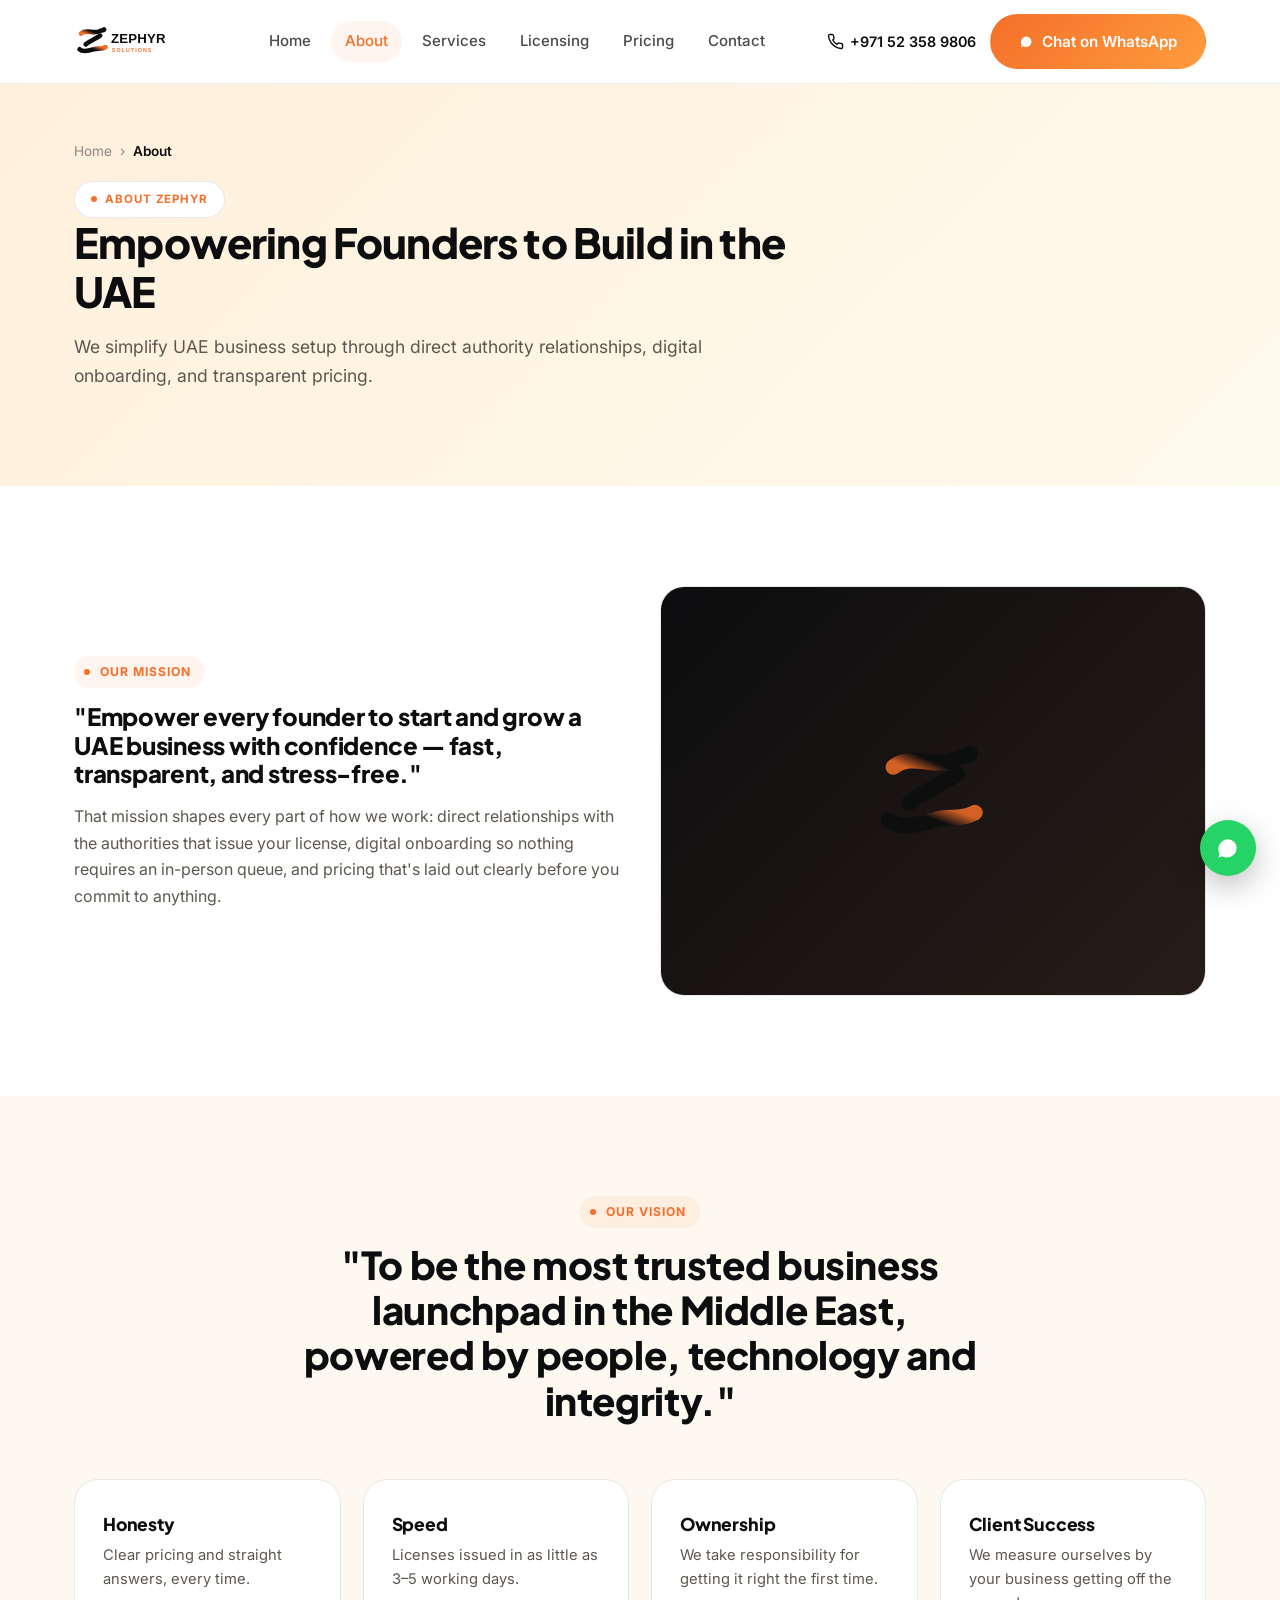
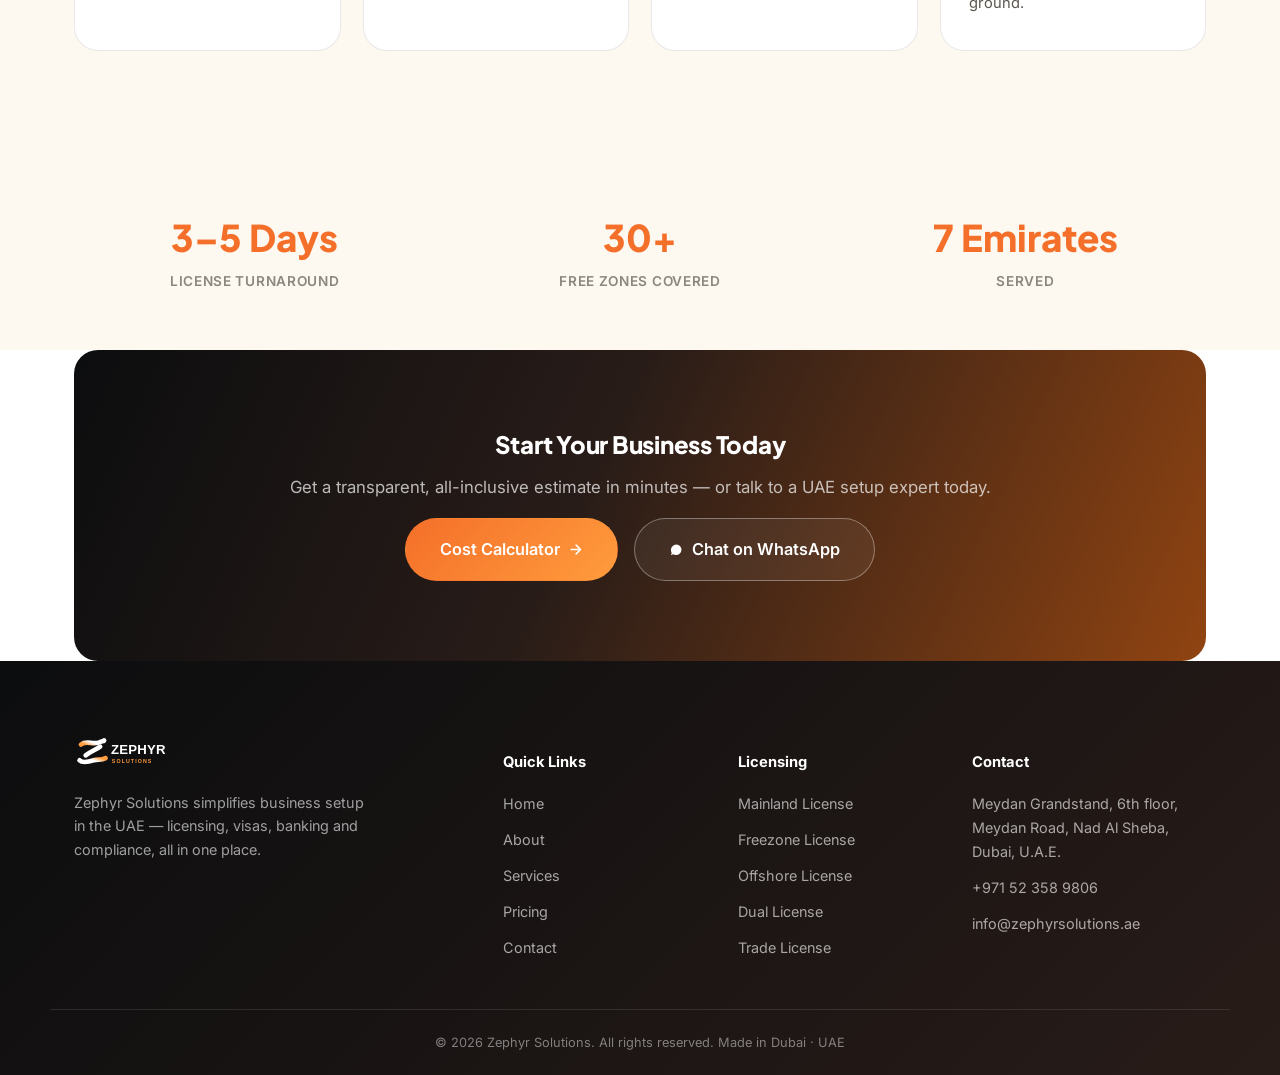
==== commit b5501d61: "Polish pass: icon buttons/badges, eyebrow-style pills, closer Z logo" ====
--- a/about.html
+++ b/about.html
@@ -29,7 +29,7 @@
         <svg viewBox="0 0 24 24" fill="none" stroke="currentColor" stroke-width="2"><path d="M22 16.92v3a2 2 0 0 1-2.18 2 19.79 19.79 0 0 1-8.63-3.07 19.5 19.5 0 0 1-6-6 19.79 19.79 0 0 1-3.07-8.67A2 2 0 0 1 4.11 2h3a2 2 0 0 1 2 1.72c.127.96.361 1.903.7 2.81a2 2 0 0 1-.45 2.11L8.09 9.91a16 16 0 0 0 6 6l1.27-1.27a2 2 0 0 1 2.11-.45c.907.339 1.85.573 2.81.7A2 2 0 0 1 22 16.92z"/></svg>
         <span>+971 52 358 9806</span>
       </a>
-      <a href="https://wa.me/971523589806" target="_blank" rel="noopener" class="btn btn-gold">Chat on WhatsApp</a>
+      <a href="https://wa.me/971523589806" target="_blank" rel="noopener" class="btn-whatsapp btn btn-gold">Chat on WhatsApp</a>
       <button class="nav-toggle" id="navToggle" aria-label="Toggle menu" aria-expanded="false"><span></span><span></span><span></span></button>
     </div>
   </div>
@@ -39,7 +39,7 @@
   <section class="page-hero compact">
     <div class="container hero-inner">
       <div class="breadcrumb"><a href="index.html">Home</a> <span>›</span> <span class="current">About</span></div>
-      <span class="pill">About Zephyr</span>
+      <span class="pill pill--label">About Zephyr</span>
       <h1>Empowering Founders to Build in the UAE</h1>
       <p class="hero-sub">We simplify UAE business setup through direct authority relationships, digital onboarding, and transparent pricing.</p>
     </div>
@@ -91,7 +91,7 @@
       <p>Get a transparent, all-inclusive estimate in minutes — or talk to a UAE setup expert today.</p>
       <div class="hero-cta">
         <a href="pricing.html" class="btn btn-gold btn-lg">Cost Calculator</a>
-        <a href="https://wa.me/971523589806" target="_blank" rel="noopener" class="btn btn-outline-light btn-lg">Chat on WhatsApp</a>
+        <a href="https://wa.me/971523589806" target="_blank" rel="noopener" class="btn-whatsapp btn btn-outline-light btn-lg">Chat on WhatsApp</a>
       </div>
     </div>
   </section>
--- a/css/style.css
+++ b/css/style.css
@@ -61,6 +61,18 @@
 .btn-outline-light:hover { border-color: var(--gold-light); color: var(--gold-light); background: rgba(255,156,61,0.1); }
 .btn-lg { padding: 17px 34px; font-size: 1.02rem; }
 .btn-block { width: 100%; }
+.btn:not(.btn-whatsapp)::after {
+  content: ""; width: 15px; height: 15px; flex-shrink: 0; background-color: currentColor;
+  -webkit-mask: url("data:image/svg+xml,%3Csvg xmlns='http://www.w3.org/2000/svg' viewBox='0 0 24 24' fill='none' stroke='black' stroke-width='2.5' stroke-linecap='round' stroke-linejoin='round'%3E%3Cpath d='M5 12h14M13 5l7 7-7 7'/%3E%3C/svg%3E") no-repeat center / contain;
+  mask: url("data:image/svg+xml,%3Csvg xmlns='http://www.w3.org/2000/svg' viewBox='0 0 24 24' fill='none' stroke='black' stroke-width='2.5' stroke-linecap='round' stroke-linejoin='round'%3E%3Cpath d='M5 12h14M13 5l7 7-7 7'/%3E%3C/svg%3E") no-repeat center / contain;
+  transition: transform 0.2s ease;
+}
+.btn:not(.btn-whatsapp):hover::after { transform: translateX(3px); }
+.btn-whatsapp::before {
+  content: ""; width: 15px; height: 15px; flex-shrink: 0; background-color: currentColor;
+  -webkit-mask: url("data:image/svg+xml,%3Csvg xmlns='http://www.w3.org/2000/svg' viewBox='0 0 24 24' fill='black'%3E%3Cpath d='M17.6 6.32A8.86 8.86 0 0 0 12.05 4a8.94 8.94 0 0 0-7.75 13.4L3 21l3.72-1.28a8.9 8.9 0 0 0 4.32 1.1h.01A8.94 8.94 0 0 0 20 12.02a8.86 8.86 0 0 0-2.4-5.7Z'/%3E%3C/svg%3E") no-repeat center / contain;
+  mask: url("data:image/svg+xml,%3Csvg xmlns='http://www.w3.org/2000/svg' viewBox='0 0 24 24' fill='black'%3E%3Cpath d='M17.6 6.32A8.86 8.86 0 0 0 12.05 4a8.94 8.94 0 0 0-7.75 13.4L3 21l3.72-1.28a8.9 8.9 0 0 0 4.32 1.1h.01A8.94 8.94 0 0 0 20 12.02a8.86 8.86 0 0 0-2.4-5.7Z'/%3E%3C/svg%3E") no-repeat center / contain;
+}
 
 /* ===================== HEADER ===================== */
 .site-header {
@@ -107,6 +119,27 @@
   border: 1px solid rgba(244,111,41,0.18); background: rgba(255,255,255,0.6);
   color: var(--navy); padding: 8px 16px; border-radius: 999px; font-size: 0.8rem; font-weight: 600; letter-spacing: 0.01em;
 }
+.pill--label {
+  background: var(--white); border-color: var(--border); color: var(--gold);
+  font-weight: 700; letter-spacing: 0.08em; text-transform: uppercase; font-size: 0.72rem; gap: 8px;
+}
+.pill--label::before { content: ""; width: 6px; height: 6px; border-radius: 50%; background: var(--gold); flex-shrink: 0; }
+.pill--icon { gap: 10px; padding-left: 6px; }
+.pill-icon-badge {
+  width: 22px; height: 22px; border-radius: 50%; background: var(--gold-grad);
+  display: flex; align-items: center; justify-content: center; flex-shrink: 0; color: #fff;
+}
+.pill-icon-badge svg { width: 12px; height: 12px; }
+.feature-badge {
+  display: inline-flex; align-items: center; gap: 10px;
+  border: 1px solid var(--border); background: var(--white);
+  padding: 8px 16px 8px 8px; border-radius: 999px; font-size: 0.85rem; font-weight: 700; color: var(--navy);
+}
+.feature-badge-icon {
+  width: 30px; height: 30px; border-radius: 50%; background: var(--peach-tint);
+  display: flex; align-items: center; justify-content: center; flex-shrink: 0; color: var(--gold);
+}
+.feature-badge-icon svg { width: 15px; height: 15px; }
 .page-hero h1 { color: var(--navy); font-size: clamp(2.2rem, 4.5vw, 3.5rem); letter-spacing: -0.02em; max-width: 780px; }
 .accent-text { background: var(--gold-grad); -webkit-background-clip: text; background-clip: text; color: transparent; }
 .hero-sub { color: var(--grey); font-size: 1.1rem; max-width: 640px; margin-bottom: 30px; }
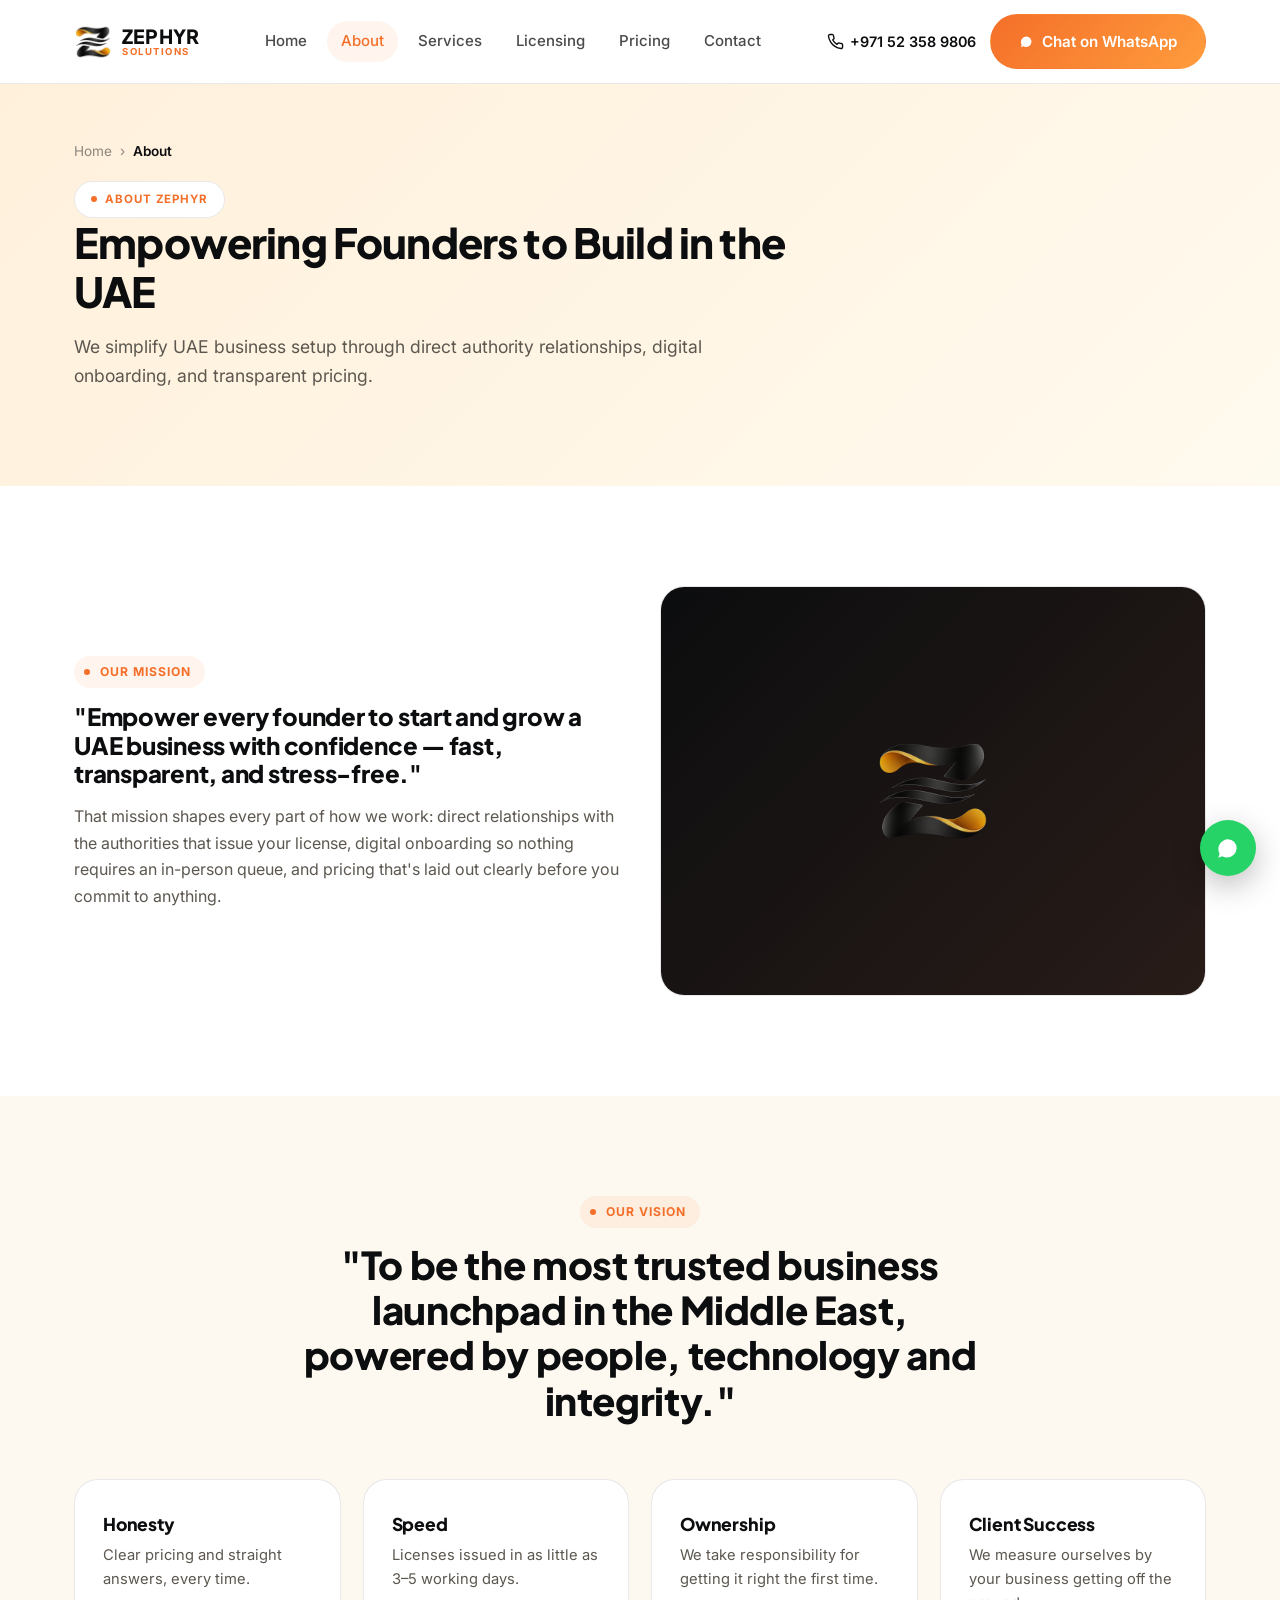
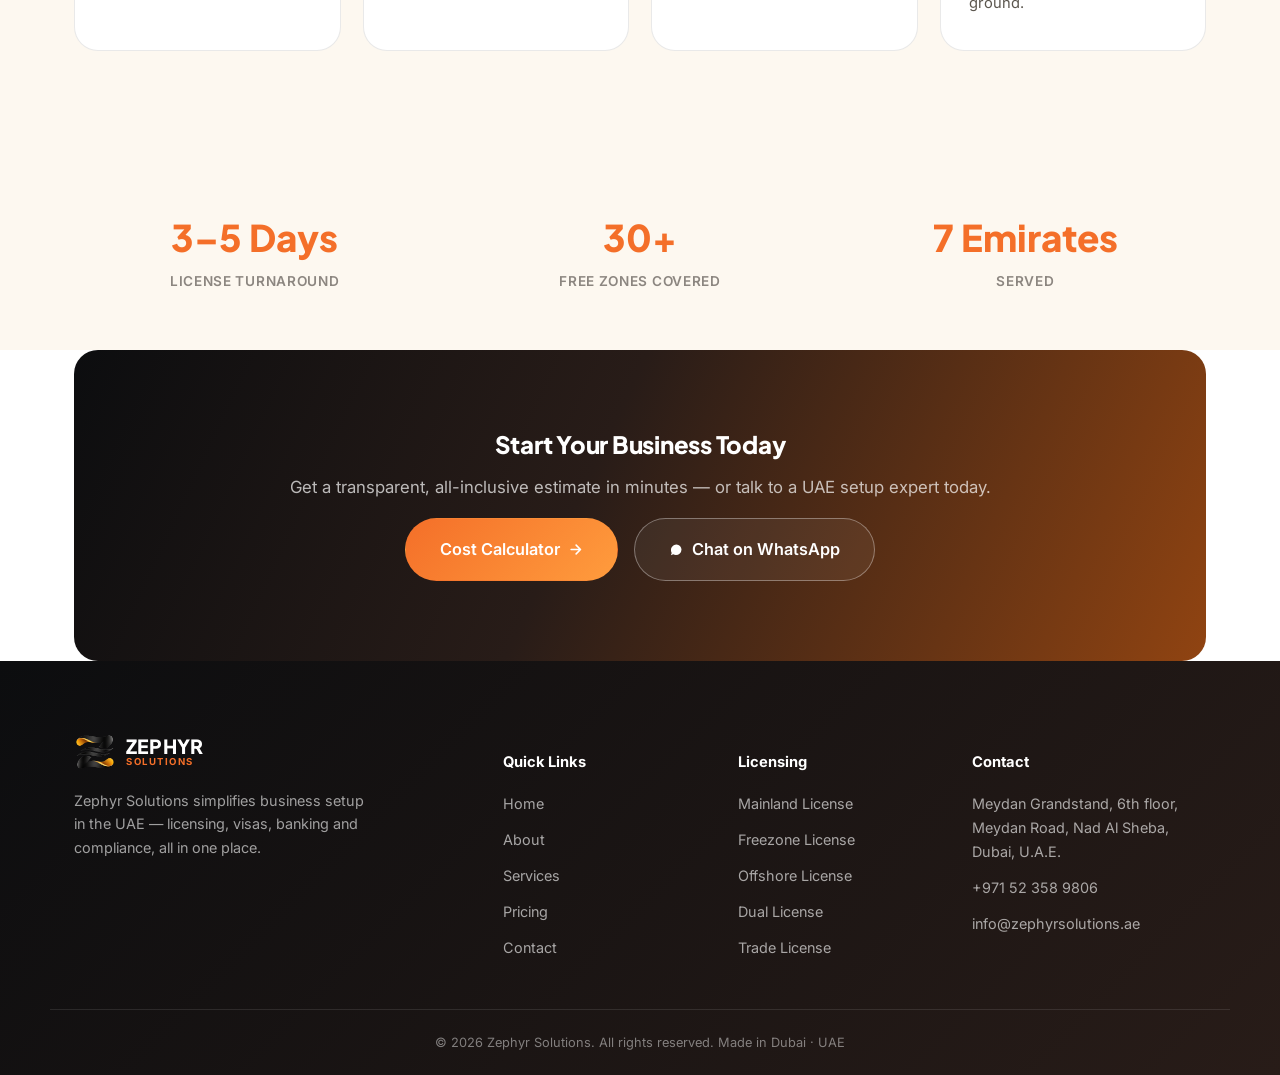
==== commit 4a7aadea: "Use real logo: background removed, icon+typeset lockup for header/footer legibility" ====
--- a/about.html
+++ b/about.html
@@ -5,7 +5,7 @@
 <meta name="viewport" content="width=device-width, initial-scale=1.0">
 <title>About Us | Zephyr Solutions</title>
 <meta name="description" content="Zephyr Solutions empowers every founder to start and grow a UAE business with confidence — fast, transparent, and stress-free.">
-<link rel="icon" type="image/svg+xml" href="assets/img/icon-mark.svg">
+<link rel="icon" type="image/png" href="assets/img/icon-mark.png">
 <link rel="preconnect" href="https://fonts.googleapis.com">
 <link rel="preconnect" href="https://fonts.gstatic.com" crossorigin>
 <link href="https://fonts.googleapis.com/css2?family=Plus+Jakarta+Sans:wght@700;800&family=Inter:wght@400;500;600;700&display=swap" rel="stylesheet">
@@ -15,7 +15,7 @@
 
 <header class="site-header" id="header">
   <div class="container header-inner">
-    <a href="index.html" class="brand"><img src="assets/img/logo-horizontal.svg" alt="Zephyr Solutions" class="brand-logo"></a>
+    <a href="index.html" class="brand"><img src="assets/img/icon-mark.png" alt="" class="brand-icon"><span class="brand-text"><strong>ZEPHYR</strong><small>SOLUTIONS</small></span></a>
     <nav class="main-nav" id="mainNav">
       <a href="index.html">Home</a>
       <a href="about.html" class="active">About</a>
@@ -55,7 +55,7 @@
       <div class="reveal">
         <div class="card" style="padding:0; overflow:hidden;">
           <div style="aspect-ratio:4/3; background:var(--ink-grad); display:flex; align-items:center; justify-content:center;">
-            <img src="assets/img/icon-mark.svg" alt="" style="width:22%; opacity:0.85;">
+            <img src="assets/img/icon-mark.png" alt="" style="width:22%; opacity:0.85;">
           </div>
         </div>
       </div>
@@ -100,7 +100,7 @@
 <footer class="site-footer">
   <div class="container footer-grid">
     <div class="footer-brand">
-      <img src="assets/img/logo-horizontal-light.svg" alt="Zephyr Solutions" class="brand-logo">
+      <a href="index.html" class="brand"><img src="assets/img/icon-mark.png" alt="" class="brand-icon"><span class="brand-text"><strong>ZEPHYR</strong><small>SOLUTIONS</small></span></a>
       <p>Zephyr Solutions simplifies business setup in the UAE — licensing, visas, banking and compliance, all in one place.</p>
     </div>
     <div class="footer-links">
--- a/css/style.css
+++ b/css/style.css
@@ -82,7 +82,14 @@
   border-bottom: 1px solid var(--border);
 }
 .header-inner { display: flex; align-items: center; justify-content: space-between; padding: 14px 24px; gap: 20px; }
-.brand-logo { height: 44px; width: auto; }
+.brand { display: flex; align-items: center; gap: 10px; flex-shrink: 0; }
+.brand-icon { height: 38px; width: auto; }
+.brand-text { display: flex; flex-direction: column; line-height: 1.05; }
+.brand-text strong { font-family: var(--font-head); font-weight: 800; font-size: 1.22rem; letter-spacing: 0.01em; color: var(--navy); }
+.brand-text small { font-family: var(--font-body); font-weight: 700; font-size: 0.6rem; letter-spacing: 0.16em; color: var(--gold); margin-top: 1px; }
+.footer-brand .brand { margin-bottom: 4px; }
+.footer-brand .brand-icon { height: 42px; }
+.footer-brand .brand-text strong { color: var(--white); }
 .main-nav { display: flex; gap: 6px; flex: 1; justify-content: center; }
 .main-nav a {
   position: relative; color: var(--navy); font-weight: 500; font-size: 0.94rem; opacity: 0.75;
@@ -358,3 +365,10 @@
     box-shadow: 0 20px 40px rgba(0,0,0,0.1);
   }
 }
+
+@media (max-width: 480px) {
+  .header-call { display: none; }
+  .header-actions .btn-gold { display: none; }
+  .brand-icon { height: 32px; }
+  .brand-text strong { font-size: 1.05rem; }
+}
